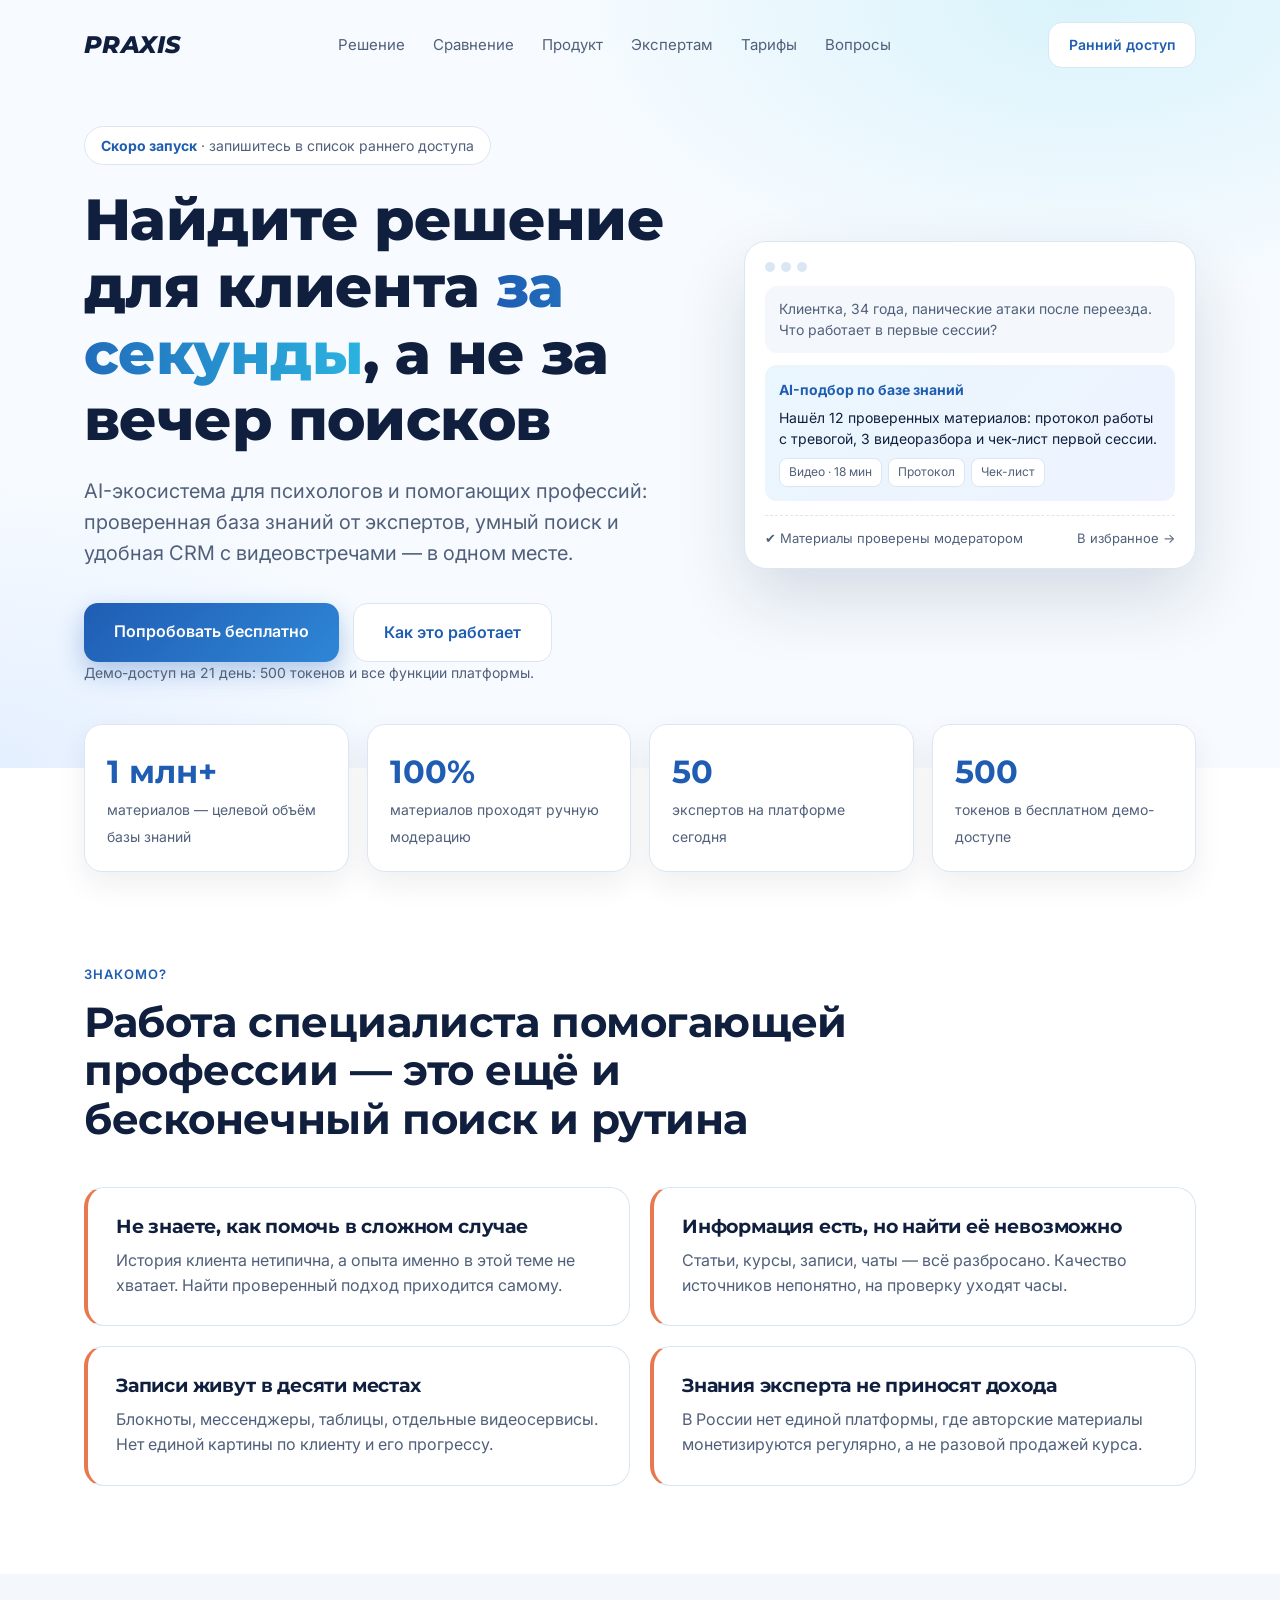
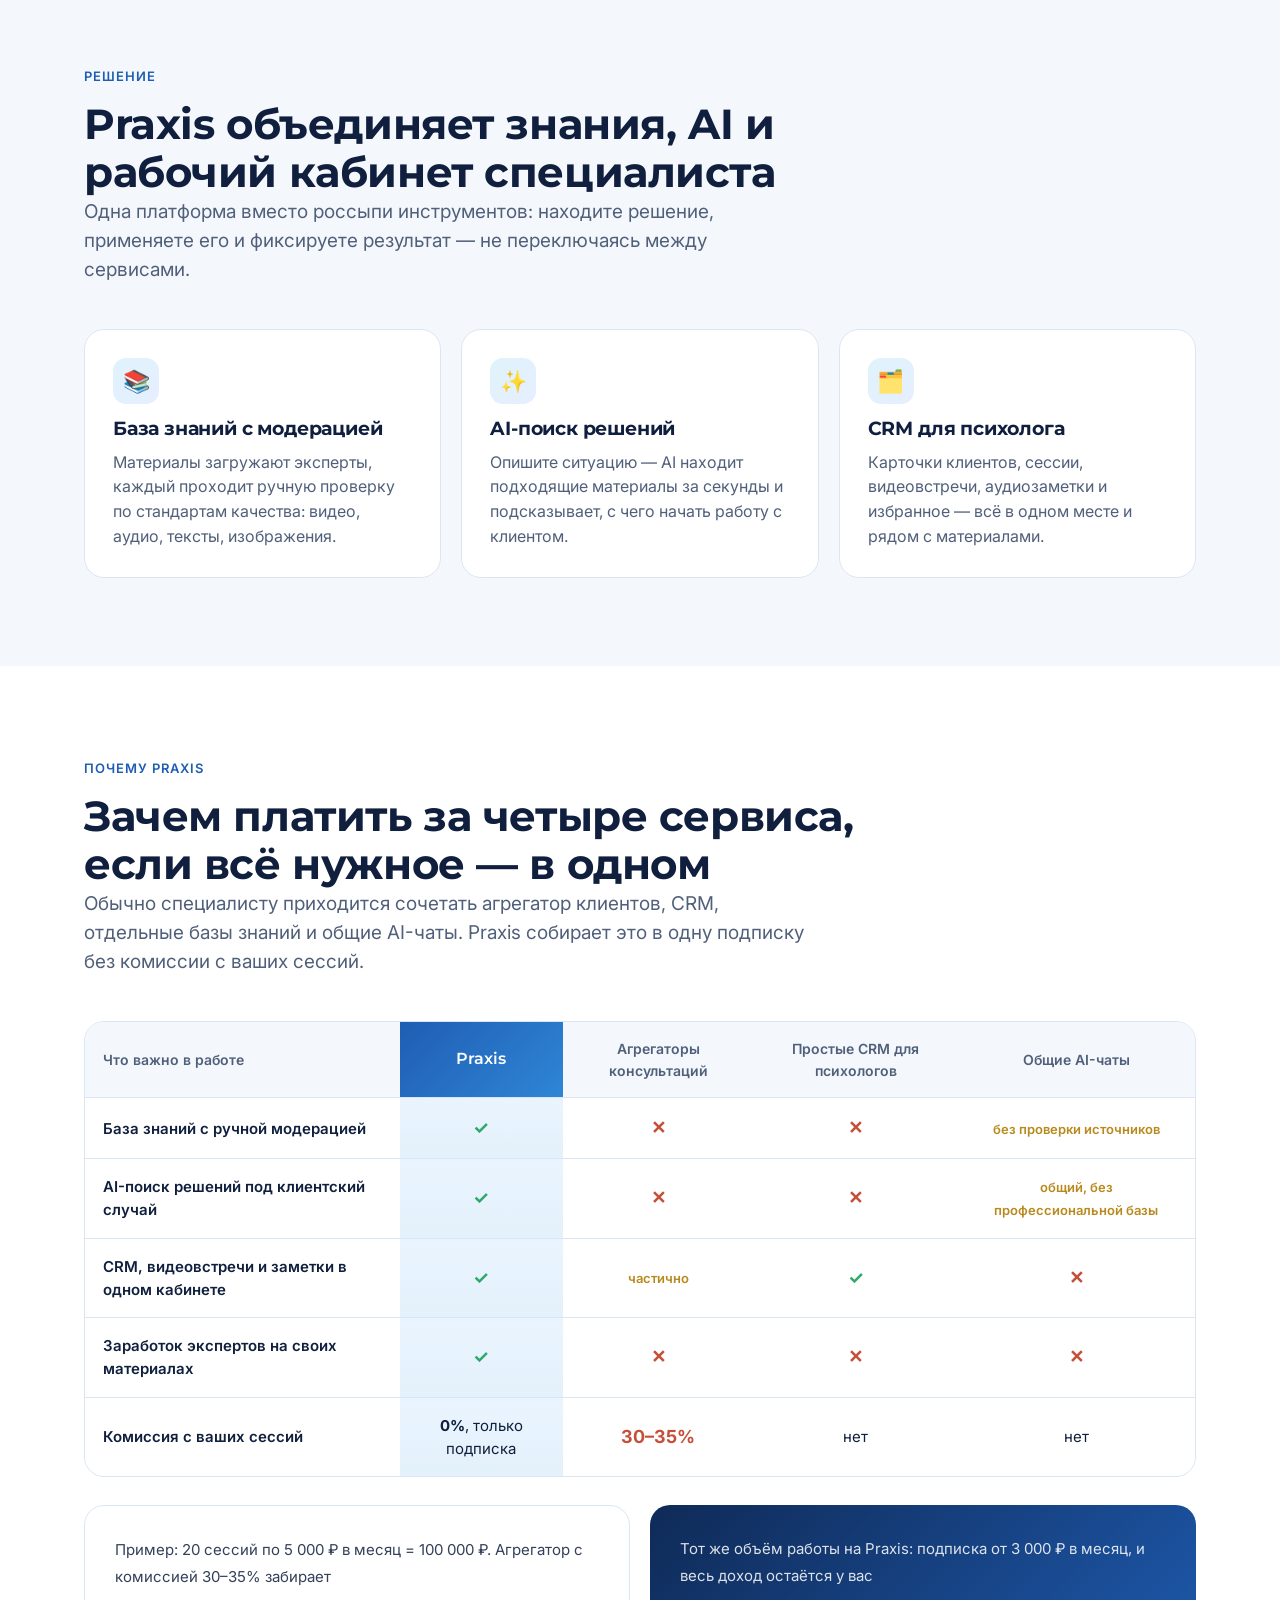
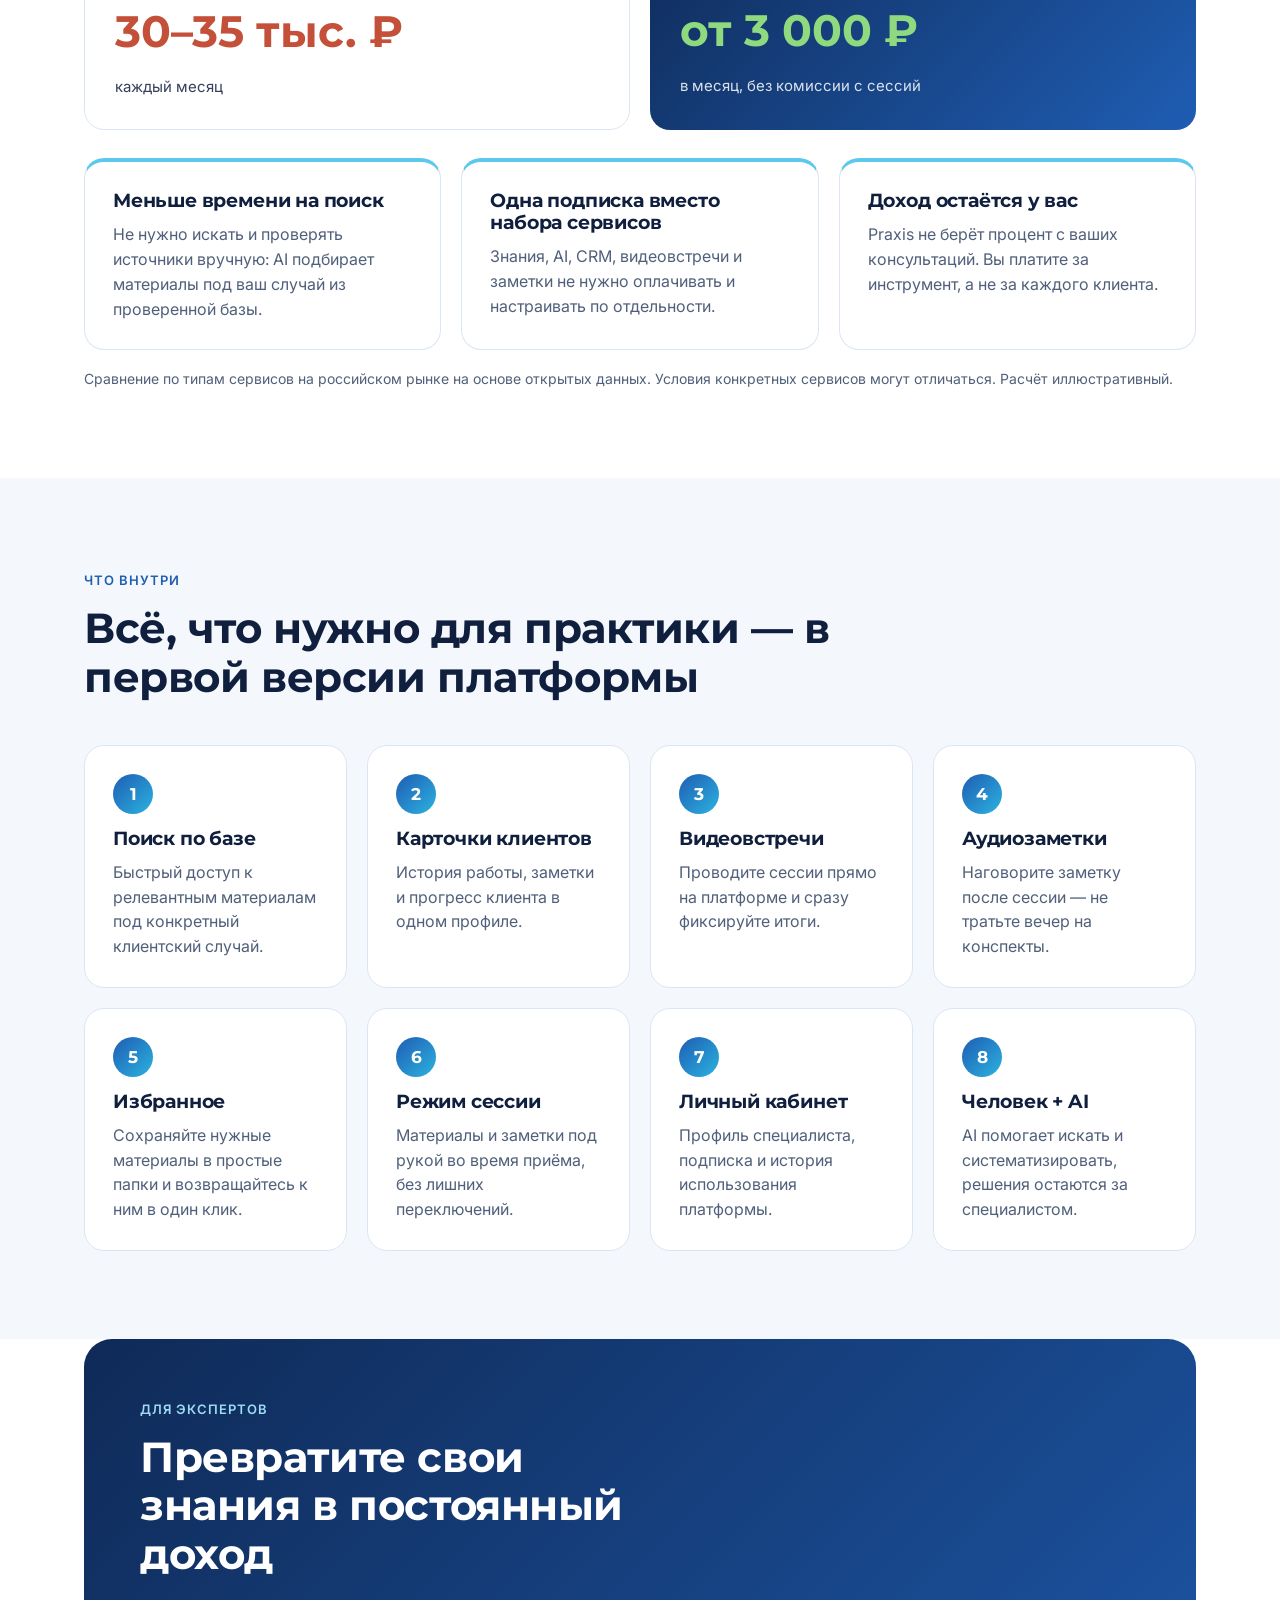
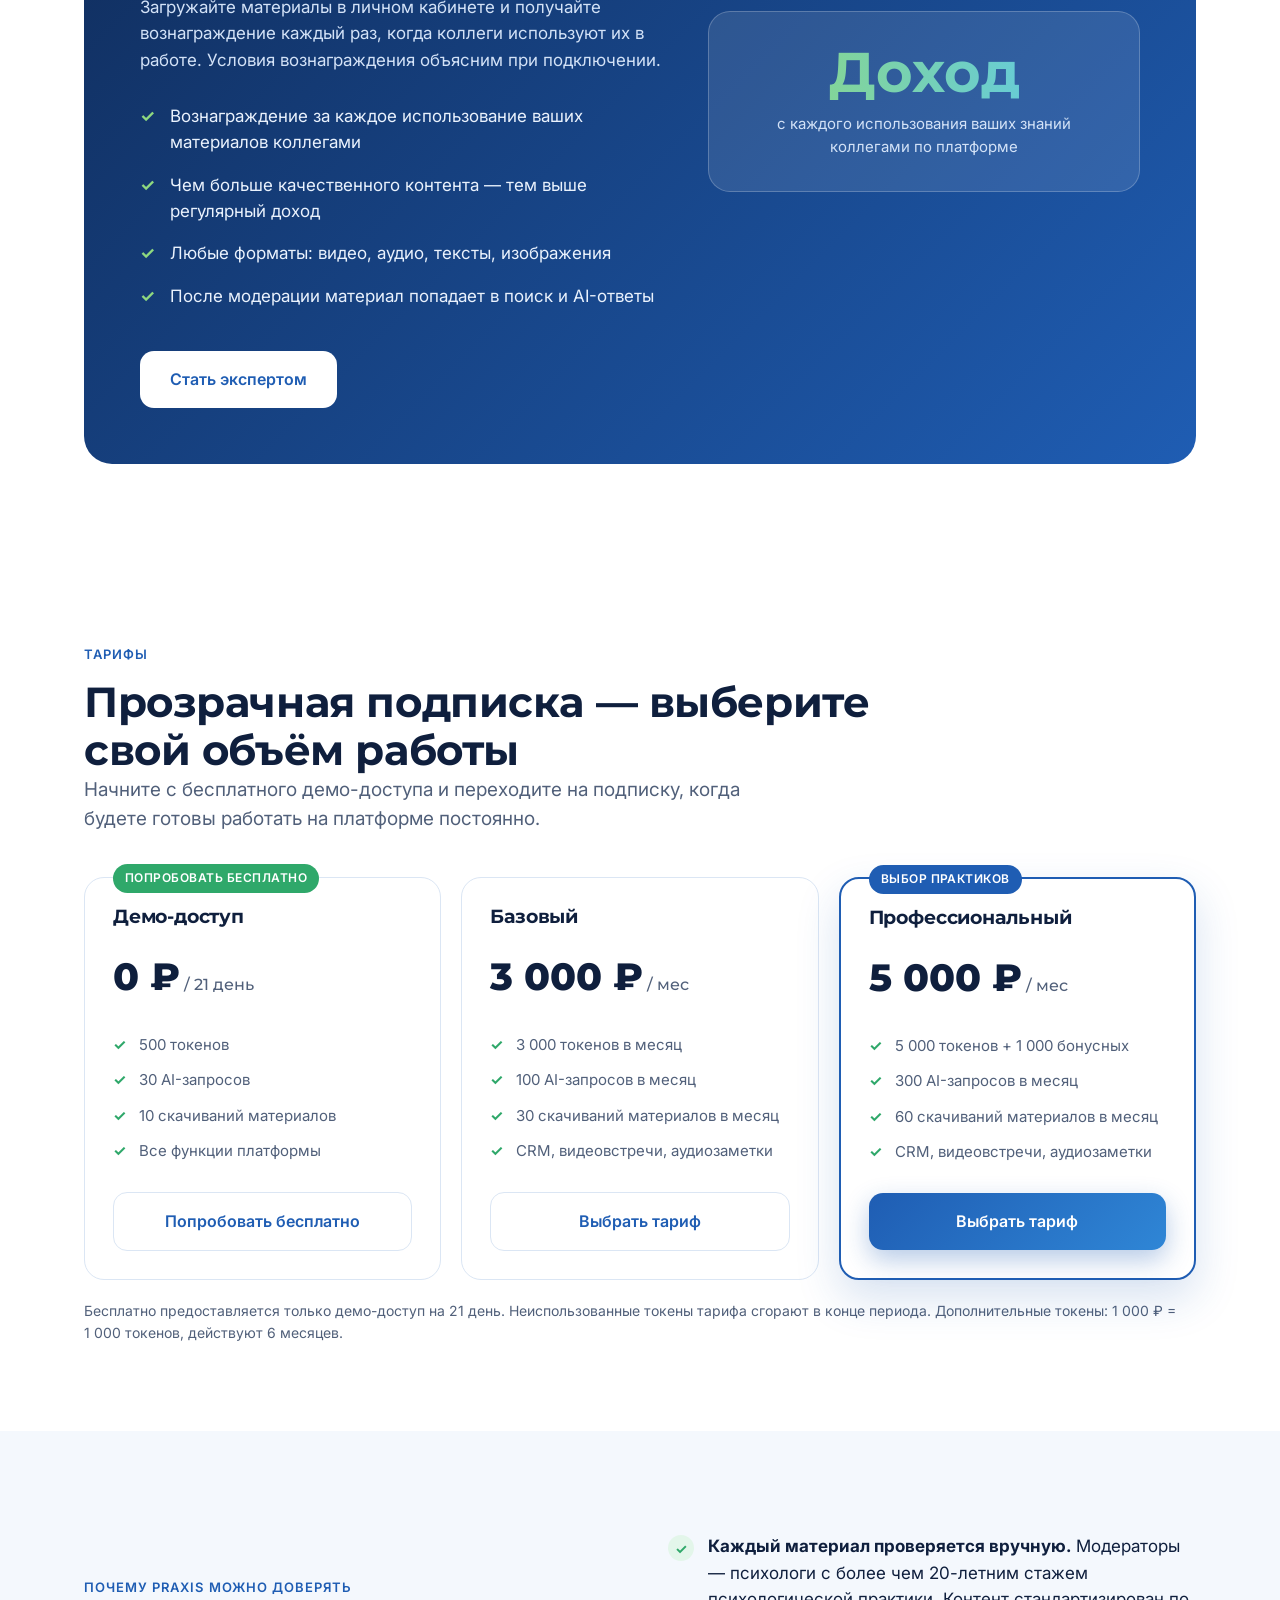
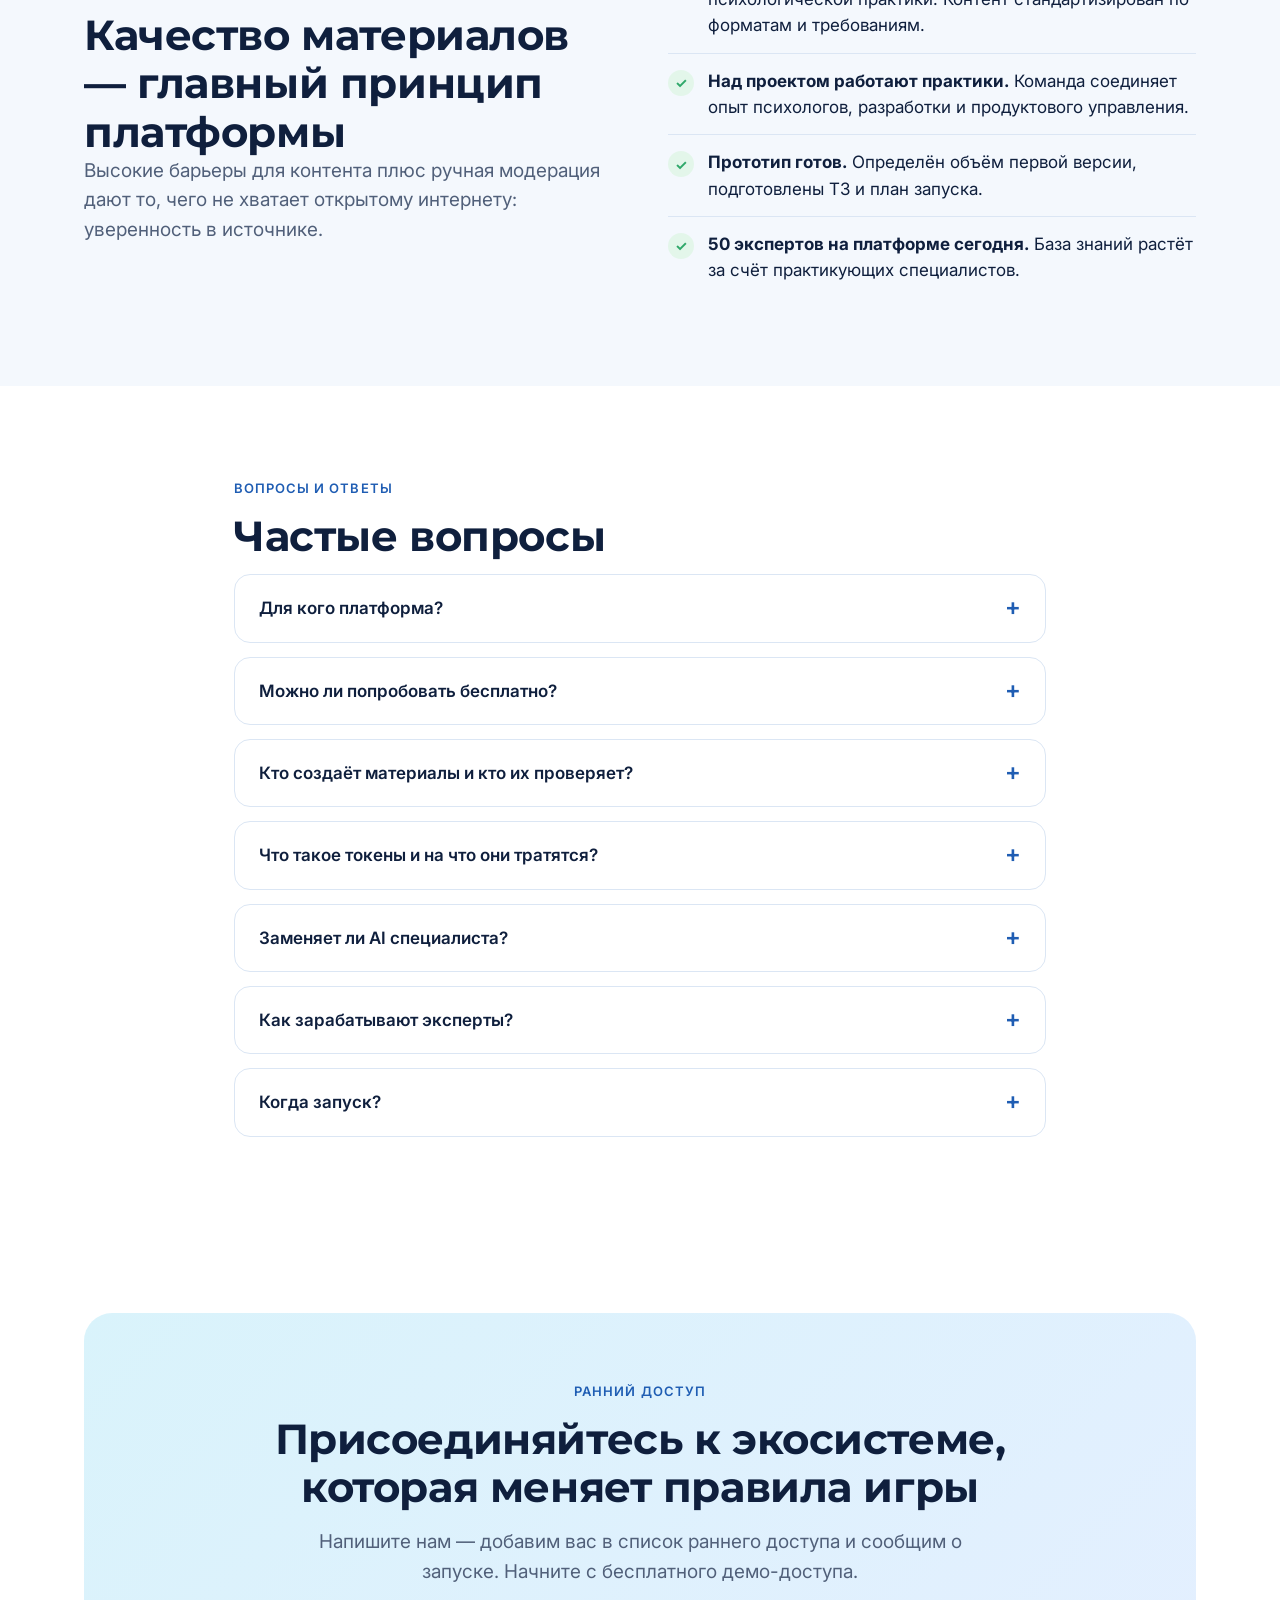
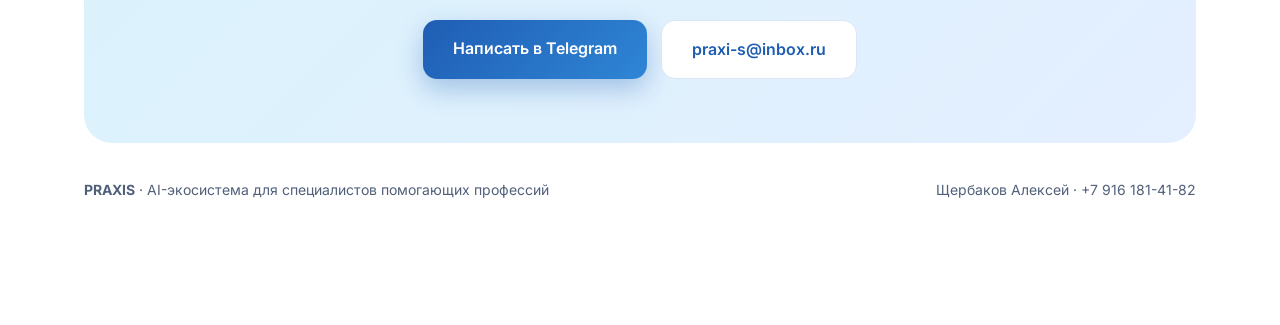
==== index.html @ 98a4419e "Add files via upload" ====
<!doctype html>
<html lang="ru">
<head>
<meta charset="utf-8">
<meta name="viewport" content="width=device-width, initial-scale=1">
<title>Praxis — AI-экосистема для психологов: база знаний, AI-поиск и CRM</title>
<meta name="description" content="Praxis объединяет проверенную базу знаний, AI-поиск решений и CRM для психолога в одной подписке. Демо-доступ на 21 день — бесплатно.">
<meta property="og:type" content="website">
<meta property="og:title" content="Praxis — AI-экосистема для психологов">
<meta property="og:description" content="Проверенная база знаний, AI-поиск и CRM в одной подписке. Попробуйте бесплатно 21 день.">
<link rel="icon" href="data:image/svg+xml,%3Csvg xmlns='http://www.w3.org/2000/svg' viewBox='0 0 64 64'%3E%3Crect width='64' height='64' rx='14' fill='%231f5db3'/%3E%3Ctext x='32' y='44' font-size='38' font-weight='800' font-style='italic' text-anchor='middle' fill='white' font-family='Arial'%3EP%3C/text%3E%3C/svg%3E">
<style>html{scroll-behavior:smooth}body{margin:0;background:#fff}</style>
</head>
<body>
<link rel="preconnect" href="https://fonts.googleapis.com">
<link rel="preconnect" href="https://fonts.gstatic.com" crossorigin>
<link href="https://fonts.googleapis.com/css2?family=Inter:wght@400;500;600&family=Montserrat:wght@600;700;800&display=swap&subset=cyrillic" rel="stylesheet">

<style>
.px{--ink:#0f1f3d;--mut:#51607a;--blue:#1f5db3;--sky:#5cc8ee;--mint:#8fd97f;--bg:#f4f8fd;--card:#ffffff;--line:#dbe6f4;
font-family:'Inter',Arial,sans-serif;color:var(--ink);line-height:1.55;font-size:17px;background:#fff;overflow:hidden}
.px *{box-sizing:border-box}
.px h1,.px h2,.px h3{font-family:'Montserrat','Inter',Arial,sans-serif;margin:0;line-height:1.15;letter-spacing:-.01em}
.px p{margin:0}
.px a{color:inherit;text-decoration:none}
.px-w{max-width:1160px;margin:0 auto;padding:0 24px}
.px-sec{padding:88px 0}
.px-alt{background:var(--bg)}
.px-eyebrow{display:inline-block;font-size:13px;font-weight:600;letter-spacing:.08em;text-transform:uppercase;color:var(--blue);margin-bottom:14px}
.px h2{font-size:clamp(28px,4vw,42px);font-weight:700;max-width:820px}
.px-lead{color:var(--mut);font-size:19px;max-width:720px;margin-top:16px}
.px-btn{display:inline-block;padding:16px 30px;border-radius:14px;font-weight:600;font-size:16px;transition:transform .15s,box-shadow .15s;cursor:pointer}
.px-btn:hover{transform:translateY(-2px)}
.px-b1{background:linear-gradient(135deg,#1f5db3,#2f86d6);color:#fff!important;box-shadow:0 10px 26px rgba(31,93,179,.32)}
.px-b2{background:#fff;color:var(--blue)!important;border:1.5px solid var(--line)}
.px-bar{display:flex;justify-content:space-between;align-items:center;padding:22px 0}
.px-logo{font-family:'Montserrat',Arial,sans-serif;font-weight:800;font-size:24px;letter-spacing:.02em;font-style:italic}
.px-nav{display:flex;gap:28px;font-size:15px;color:var(--mut)}
.px-nav a:hover{color:var(--blue)}

/* HERO */
.px-hero{background:radial-gradient(900px 500px at 85% 0%,#d9f3fb 0,transparent 60%),radial-gradient(700px 500px at 0% 100%,#e4efff 0,transparent 60%),#f7fbff;padding-bottom:84px}
.px-hgrid{display:grid;grid-template-columns:1.15fr .85fr;gap:48px;align-items:center;padding-top:36px}
.px-tag{display:inline-block;background:#fff;border:1px solid var(--line);border-radius:99px;padding:8px 16px;font-size:14px;color:var(--mut);margin-bottom:22px}
.px-tag b{color:var(--blue)}
.px-hero h1{font-size:clamp(34px,5.2vw,58px);font-weight:800}
.px-hero h1 span{background:linear-gradient(90deg,#1f5db3,#2bb3e0);-webkit-background-clip:text;background-clip:text;color:transparent}
.px-hero .px-lead{font-size:20px;margin-top:22px}
.px-cta{display:flex;gap:14px;flex-wrap:wrap;margin-top:34px}
.px-note{font-size:14px;color:var(--mut);margin-top:16px}
.px-mock{background:#fff;border:1px solid var(--line);border-radius:22px;box-shadow:0 30px 70px rgba(15,31,61,.14);padding:20px}
.px-mdots{display:flex;gap:6px;margin-bottom:14px}
.px-mdots i{width:10px;height:10px;border-radius:50%;background:#dbe6f4;display:block}
.px-ask{background:var(--bg);border-radius:12px;padding:12px 14px;font-size:14px;color:var(--mut)}
.px-ans{margin-top:12px;background:linear-gradient(135deg,#eaf6fd,#eef3ff);border-radius:12px;padding:14px;font-size:14px}
.px-ans b{display:block;margin-bottom:6px;color:var(--blue)}
.px-chip{display:inline-block;background:#fff;border:1px solid var(--line);border-radius:8px;padding:4px 9px;font-size:12px;margin:8px 6px 0 0;color:var(--mut)}
.px-row{display:flex;justify-content:space-between;margin-top:14px;font-size:13px;color:var(--mut);border-top:1px dashed var(--line);padding-top:12px}

/* STATS */
.px-stats{display:grid;grid-template-columns:repeat(4,1fr);gap:18px;margin-top:-44px;position:relative}
.px-stat{background:#fff;border:1px solid var(--line);border-radius:18px;padding:22px;box-shadow:0 12px 30px rgba(15,31,61,.07)}
.px-stat b{font-family:'Montserrat',Arial,sans-serif;font-size:32px;color:var(--blue);display:block}
.px-stat span{font-size:14px;color:var(--mut)}

/* GRIDS */
.px-g{display:grid;gap:20px;margin-top:44px}
.px-g2{grid-template-columns:repeat(2,1fr)}
.px-g3{grid-template-columns:repeat(3,1fr)}
.px-g4{grid-template-columns:repeat(4,1fr)}
.px-card{background:var(--card);border:1px solid var(--line);border-radius:20px;padding:28px}
.px-card h3{font-size:19px;margin:14px 0 10px}
.px-card p{color:var(--mut);font-size:16px}
.px-ic{width:46px;height:46px;border-radius:13px;display:flex;align-items:center;justify-content:center;font-size:22px;background:linear-gradient(135deg,#dff3fb,#e6eeff)}
.px-pain{border-left:4px solid #e8784d}
.px-pain h3{margin-top:0}
.px-num{width:40px;height:40px;border-radius:50%;background:linear-gradient(135deg,#1f5db3,#2bb3e0);color:#fff;font-weight:700;display:flex;align-items:center;justify-content:center;font-family:'Montserrat',Arial,sans-serif}

/* EXPERT */
.px-exp{background:linear-gradient(135deg,#0f2a57,#1f5db3);color:#fff;border-radius:28px;padding:56px;display:grid;grid-template-columns:1.1fr .9fr;gap:40px;align-items:center}
.px-exp h2{color:#fff}
.px-exp .px-eyebrow{color:#9fdcf3}
.px-exp p{color:#d3e2f7;margin-top:16px}
.px-exp ul{margin:22px 0 0;padding:0;list-style:none}
.px-exp li{padding:8px 0 8px 30px;position:relative;color:#eaf2fd}
.px-exp li:before{content:"✓";position:absolute;left:0;color:#8fd97f;font-weight:700}
.px-big{background:rgba(255,255,255,.1);border:1px solid rgba(255,255,255,.22);border-radius:22px;padding:32px;text-align:center}
.px-big b{font-family:'Montserrat',Arial,sans-serif;font-size:56px;line-height:1;display:block;background:linear-gradient(90deg,#8fd97f,#5cc8ee);-webkit-background-clip:text;background-clip:text;color:transparent}
.px-big span{display:block;margin-top:12px;color:#d3e2f7;font-size:15px}

/* PRICING */
.px-pr{text-align:left;position:relative;display:flex;flex-direction:column}
.px-pr ul{flex:1}
.px-pr .px-price{font-family:'Montserrat',Arial,sans-serif;font-size:38px;font-weight:800;margin:10px 0 2px}
.px-pr .px-price small{font-size:16px;font-weight:500;color:var(--mut)}
.px-pr ul{list-style:none;padding:0;margin:18px 0 24px}
.px-pr li{padding:6px 0 6px 26px;position:relative;font-size:15px;color:var(--mut)}
.px-pr li:before{content:"✓";position:absolute;left:0;color:#2fa86a;font-weight:700}
.px-hot{border:2px solid var(--blue);box-shadow:0 18px 44px rgba(31,93,179,.18)}
.px-badge{position:absolute;top:-14px;left:28px;background:var(--blue);color:#fff;font-size:12px;font-weight:600;padding:5px 12px;border-radius:99px;letter-spacing:.04em}
.px-pr .px-btn{width:100%;text-align:center}

/* TRUST */
.px-ok{display:flex;gap:14px;align-items:flex-start;padding:14px 0;border-bottom:1px solid var(--line)}
.px-ok:last-child{border:0}
.px-ok i{flex:none;width:26px;height:26px;border-radius:50%;background:#e3f6ea;color:#2fa86a;font-style:normal;font-weight:700;display:flex;align-items:center;justify-content:center;font-size:14px;margin-top:2px}


/* COMPARE */
.px-cmp{width:100%;border-collapse:separate;border-spacing:0;margin-top:44px;background:#fff;border:1px solid var(--line);border-radius:20px;overflow:hidden;font-size:15px}
.px-cmp th,.px-cmp td{padding:16px 18px;text-align:center;border-bottom:1px solid var(--line)}
.px-cmp tr:last-child td{border-bottom:0}
.px-cmp th:first-child,.px-cmp td:first-child{text-align:left;font-weight:600}
.px-cmp thead th{background:var(--bg);font-size:14px;color:var(--mut);font-weight:600}
.px-cmp .px-us{background:linear-gradient(180deg,#eaf4ff,#e3f1fb);color:var(--ink)}
.px-cmp thead .px-us{background:linear-gradient(135deg,#1f5db3,#2f86d6);color:#fff;font-family:'Montserrat',Arial,sans-serif;font-size:16px}
.px-y{color:#2fa86a;font-weight:700;font-size:18px}
.px-n{color:#c4503a;font-weight:700;font-size:18px}
.px-p{color:#b88a1e;font-weight:600;font-size:13px}
.px-save{margin-top:28px;display:grid;grid-template-columns:1fr 1fr;gap:20px}
.px-sv{border-radius:20px;padding:30px}
.px-sv1{background:#fff;border:1px solid var(--line)}
.px-sv2{background:linear-gradient(135deg,#0f2a57,#1f5db3);color:#fff}
.px-sv b{font-family:'Montserrat',Arial,sans-serif;font-size:44px;display:block;margin:8px 0}
.px-sv1 b{color:#c4503a}
.px-sv2 b{color:#8fd97f}
.px-sv span{font-size:15px;opacity:.85}
.px-adv{display:grid;grid-template-columns:repeat(3,1fr);gap:20px;margin-top:28px}
.px-adv .px-card{border-top:4px solid var(--sky)}
.px-cw{overflow-x:auto;-webkit-overflow-scrolling:touch}
.px-cw .px-cmp{min-width:680px}

/* FAQ */
.px details{background:#fff;border:1px solid var(--line);border-radius:16px;padding:20px 24px;margin-top:14px}
.px summary{cursor:pointer;font-weight:600;font-size:17px;list-style:none;display:flex;justify-content:space-between;gap:16px}
.px summary::-webkit-details-marker{display:none}
.px summary:after{content:"+";color:var(--blue);font-size:24px;line-height:1}
.px details[open] summary:after{content:"–"}
.px details p{margin-top:12px;color:var(--mut)}

/* FINAL */
.px-fin{background:linear-gradient(135deg,#d9f3fb,#e4efff);border-radius:28px;padding:64px 32px;text-align:center}
.px-fin h2{margin:0 auto}
.px-fin .px-lead{margin:16px auto 0}
.px-fin .px-cta{justify-content:center}
.px-foot{padding:36px 0;color:var(--mut);font-size:14px;display:flex;justify-content:space-between;flex-wrap:wrap;gap:12px}

@media(max-width:960px){
.px-hgrid,.px-exp{grid-template-columns:1fr}
.px-g3,.px-g4{grid-template-columns:repeat(2,1fr)}
.px-adv{grid-template-columns:1fr}.px-save{grid-template-columns:1fr}
.px-stats{grid-template-columns:repeat(2,1fr)}
.px-nav{display:none}
.px-exp{padding:36px 26px}
}
@media(max-width:640px){
.px{font-size:16px}
.px-sec{padding:60px 0}
.px-g2,.px-g3,.px-g4{grid-template-columns:1fr}
.px-btn{width:100%;text-align:center}
.px-bar .px-btn{width:auto;flex:none;margin-left:12px}
.px-big b{font-size:46px}
}
</style>

<div class="px">

<!-- ШАПКА + HERO -->
<section class="px-hero">
  <div class="px-w">
    <div class="px-bar">
      <div class="px-logo">PRAXIS</div>
      <nav class="px-nav">
        <a href="#px-solution">Решение</a>
        <a href="#px-compare">Сравнение</a>
        <a href="#px-product">Продукт</a>
        <a href="#px-experts">Экспертам</a>
        <a href="#px-price">Тарифы</a>
        <a href="#px-faq">Вопросы</a>
      </nav>
      <a class="px-btn px-b2" style="padding:11px 20px;font-size:14px" href="#px-final">Ранний доступ</a>
    </div>
    <div class="px-hgrid">
      <div>
        <div class="px-tag"><b>Скоро запуск</b> · запишитесь в список раннего доступа</div>
        <h1>Найдите решение для клиента <span>за секунды</span>, а не за вечер поисков</h1>
        <p class="px-lead">AI-экосистема для психологов и помогающих профессий: проверенная база знаний от экспертов, умный поиск и удобная CRM с видеовстречами — в одном месте.</p>
        <div class="px-cta">
          <a class="px-btn px-b1" href="#px-final">Попробовать бесплатно</a>
          <a class="px-btn px-b2" href="#px-solution">Как это работает</a>
        </div>
        <p class="px-note">Демо-доступ на 21 день: 500 токенов и все функции платформы.</p>
      </div>
      <div class="px-mock" aria-hidden="true">
        <div class="px-mdots"><i></i><i></i><i></i></div>
        <div class="px-ask">Клиентка, 34 года, панические атаки после переезда. Что работает в первые сессии?</div>
        <div class="px-ans"><b>AI-подбор по базе знаний</b>
          Нашёл 12 проверенных материалов: протокол работы с тревогой, 3 видеоразбора и чек-лист первой сессии.
          <div><span class="px-chip">Видео · 18 мин</span><span class="px-chip">Протокол</span><span class="px-chip">Чек-лист</span></div>
        </div>
        <div class="px-row"><span>✔ Материалы проверены модератором</span><span>В избранное →</span></div>
      </div>
    </div>
  </div>
</section>

<div class="px-w">
  <div class="px-stats">
    <div class="px-stat"><b>1 млн+</b><span>материалов — целевой объём базы знаний</span></div>
    <div class="px-stat"><b>100%</b><span>материалов проходят ручную модерацию</span></div>
    <div class="px-stat"><b>50</b><span>экспертов на платформе сегодня</span></div>
    <div class="px-stat"><b>500</b><span>токенов в бесплатном демо-доступе</span></div>
  </div>
</div>

<!-- ПРОБЛЕМА -->
<section class="px-sec">
  <div class="px-w">
    <span class="px-eyebrow">Знакомо?</span>
    <h2>Работа специалиста помогающей профессии — это ещё и бесконечный поиск и рутина</h2>
    <div class="px-g px-g2">
      <div class="px-card px-pain"><h3>Не знаете, как помочь в сложном случае</h3><p>История клиента нетипична, а опыта именно в этой теме не хватает. Найти проверенный подход приходится самому.</p></div>
      <div class="px-card px-pain"><h3>Информация есть, но найти её невозможно</h3><p>Статьи, курсы, записи, чаты — всё разбросано. Качество источников непонятно, на проверку уходят часы.</p></div>
      <div class="px-card px-pain"><h3>Записи живут в десяти местах</h3><p>Блокноты, мессенджеры, таблицы, отдельные видеосервисы. Нет единой картины по клиенту и его прогрессу.</p></div>
      <div class="px-card px-pain"><h3>Знания эксперта не приносят дохода</h3><p>В России нет единой платформы, где авторские материалы монетизируются регулярно, а не разовой продажей курса.</p></div>
    </div>
  </div>
</section>

<!-- РЕШЕНИЕ -->
<section class="px-sec px-alt" id="px-solution">
  <div class="px-w">
    <span class="px-eyebrow">Решение</span>
    <h2>Praxis объединяет знания, AI и рабочий кабинет специалиста</h2>
    <p class="px-lead">Одна платформа вместо россыпи инструментов: находите решение, применяете его и фиксируете результат — не переключаясь между сервисами.</p>
    <div class="px-g px-g3">
      <div class="px-card"><div class="px-ic">📚</div><h3>База знаний с модерацией</h3><p>Материалы загружают эксперты, каждый проходит ручную проверку по стандартам качества: видео, аудио, тексты, изображения.</p></div>
      <div class="px-card"><div class="px-ic">✨</div><h3>AI-поиск решений</h3><p>Опишите ситуацию — AI находит подходящие материалы за секунды и подсказывает, с чего начать работу с клиентом.</p></div>
      <div class="px-card"><div class="px-ic">🗂️</div><h3>CRM для психолога</h3><p>Карточки клиентов, сессии, видеовстречи, аудиозаметки и избранное — всё в одном месте и рядом с материалами.</p></div>
    </div>
  </div>
</section>

<!-- СРАВНЕНИЕ -->
<section class="px-sec" id="px-compare">
  <div class="px-w">
    <span class="px-eyebrow">Почему Praxis</span>
    <h2>Зачем платить за четыре сервиса, если всё нужное — в одном</h2>
    <p class="px-lead">Обычно специалисту приходится сочетать агрегатор клиентов, CRM, отдельные базы знаний и общие AI-чаты. Praxis собирает это в одну подписку без комиссии с ваших сессий.</p>
    <div class="px-cw">
    <table class="px-cmp">
      <thead><tr><th>Что важно в работе</th><th class="px-us">Praxis</th><th>Агрегаторы консультаций</th><th>Простые CRM для психологов</th><th>Общие AI-чаты</th></tr></thead>
      <tbody>
        <tr><td>База знаний с ручной модерацией</td><td class="px-us"><span class="px-y">✓</span></td><td><span class="px-n">✕</span></td><td><span class="px-n">✕</span></td><td><span class="px-p">без проверки источников</span></td></tr>
        <tr><td>AI-поиск решений под клиентский случай</td><td class="px-us"><span class="px-y">✓</span></td><td><span class="px-n">✕</span></td><td><span class="px-n">✕</span></td><td><span class="px-p">общий, без профессиональной базы</span></td></tr>
        <tr><td>CRM, видеовстречи и заметки в одном кабинете</td><td class="px-us"><span class="px-y">✓</span></td><td><span class="px-p">частично</span></td><td><span class="px-y">✓</span></td><td><span class="px-n">✕</span></td></tr>
        <tr><td>Заработок экспертов на своих материалах</td><td class="px-us"><span class="px-y">✓</span></td><td><span class="px-n">✕</span></td><td><span class="px-n">✕</span></td><td><span class="px-n">✕</span></td></tr>
        <tr><td>Комиссия с ваших сессий</td><td class="px-us"><b>0%</b>, только подписка</td><td><span class="px-n">30–35%</span></td><td>нет</td><td>нет</td></tr>
      </tbody>
    </table>
    </div>
    <div class="px-save">
      <div class="px-sv px-sv1"><span>Пример: 20 сессий по 5 000 ₽ в месяц = 100 000 ₽. Агрегатор с комиссией 30–35% забирает</span><b>30–35 тыс. ₽</b><span>каждый месяц</span></div>
      <div class="px-sv px-sv2"><span>Тот же объём работы на Praxis: подписка от 3 000 ₽ в месяц, и весь доход остаётся у вас</span><b>от 3 000 ₽</b><span>в месяц, без комиссии с сессий</span></div>
    </div>
    <div class="px-adv">
      <div class="px-card"><h3 style="margin-top:0">Меньше времени на поиск</h3><p>Не нужно искать и проверять источники вручную: AI подбирает материалы под ваш случай из проверенной базы.</p></div>
      <div class="px-card"><h3 style="margin-top:0">Одна подписка вместо набора сервисов</h3><p>Знания, AI, CRM, видеовстречи и заметки не нужно оплачивать и настраивать по отдельности.</p></div>
      <div class="px-card"><h3 style="margin-top:0">Доход остаётся у вас</h3><p>Praxis не берёт процент с ваших консультаций. Вы платите за инструмент, а не за каждого клиента.</p></div>
    </div>
    <p class="px-note" style="margin-top:18px">Сравнение по типам сервисов на российском рынке на основе открытых данных. Условия конкретных сервисов могут отличаться. Расчёт иллюстративный.</p>
  </div>
</section>

<!-- ПРОДУКТ -->
<section class="px-sec px-alt" id="px-product">
  <div class="px-w">
    <span class="px-eyebrow">Что внутри</span>
    <h2>Всё, что нужно для практики — в первой версии платформы</h2>
    <div class="px-g px-g4">
      <div class="px-card"><div class="px-num">1</div><h3>Поиск по базе</h3><p>Быстрый доступ к релевантным материалам под конкретный клиентский случай.</p></div>
      <div class="px-card"><div class="px-num">2</div><h3>Карточки клиентов</h3><p>История работы, заметки и прогресс клиента в одном профиле.</p></div>
      <div class="px-card"><div class="px-num">3</div><h3>Видеовстречи</h3><p>Проводите сессии прямо на платформе и сразу фиксируйте итоги.</p></div>
      <div class="px-card"><div class="px-num">4</div><h3>Аудиозаметки</h3><p>Наговорите заметку после сессии — не тратьте вечер на конспекты.</p></div>
      <div class="px-card"><div class="px-num">5</div><h3>Избранное</h3><p>Сохраняйте нужные материалы в простые папки и возвращайтесь к ним в один клик.</p></div>
      <div class="px-card"><div class="px-num">6</div><h3>Режим сессии</h3><p>Материалы и заметки под рукой во время приёма, без лишних переключений.</p></div>
      <div class="px-card"><div class="px-num">7</div><h3>Личный кабинет</h3><p>Профиль специалиста, подписка и история использования платформы.</p></div>
      <div class="px-card"><div class="px-num">8</div><h3>Человек + AI</h3><p>AI помогает искать и систематизировать, решения остаются за специалистом.</p></div>
    </div>
  </div>
</section>

<!-- ЭКСПЕРТАМ -->
<section class="px-sec" id="px-experts" style="padding-top:0">
  <div class="px-w">
    <div class="px-exp">
      <div>
        <span class="px-eyebrow">Для экспертов</span>
        <h2>Превратите свои знания в постоянный доход</h2>
        <p>Загружайте материалы в личном кабинете и получайте вознаграждение каждый раз, когда коллеги используют их в работе. Условия вознаграждения объясним при подключении.</p>
        <ul>
          <li>Вознаграждение за каждое использование ваших материалов коллегами</li>
          <li>Чем больше качественного контента — тем выше регулярный доход</li>
          <li>Любые форматы: видео, аудио, тексты, изображения</li>
          <li>После модерации материал попадает в поиск и AI-ответы</li>
        </ul>
        <div class="px-cta"><a class="px-btn px-b1" style="background:#fff;color:#1f5db3!important;box-shadow:none" href="https://t.me/pgl13" target="_blank" rel="noopener">Стать экспертом</a></div>
      </div>
      <div class="px-big"><b>Доход</b><span>с каждого использования ваших знаний коллегами по платформе</span></div>
    </div>
  </div>
</section>

<!-- ТАРИФЫ -->
<section class="px-sec" id="px-price">
  <div class="px-w">
    <span class="px-eyebrow">Тарифы</span>
    <h2>Прозрачная подписка — выберите свой объём работы</h2>
    <p class="px-lead">Начните с бесплатного демо-доступа и переходите на подписку, когда будете готовы работать на платформе постоянно.</p>
    <div class="px-g px-g3">
      <div class="px-card px-pr"><span class="px-badge" style="background:#2fa86a">ПОПРОБОВАТЬ БЕСПЛАТНО</span><h3 style="margin-top:0">Демо-доступ</h3>
        <div class="px-price">0 ₽<small> / 21 день</small></div>
        <ul><li>500 токенов</li><li>30 AI-запросов</li><li>10 скачиваний материалов</li><li>Все функции платформы</li></ul>
        <a class="px-btn px-b2" href="#px-final">Попробовать бесплатно</a></div>
      <div class="px-card px-pr"><h3 style="margin-top:0">Базовый</h3>
        <div class="px-price">3 000 ₽<small> / мес</small></div>
        <ul><li>3 000 токенов в месяц</li><li>100 AI-запросов в месяц</li><li>30 скачиваний материалов в месяц</li><li>CRM, видеовстречи, аудиозаметки</li></ul>
        <a class="px-btn px-b2" href="#px-final">Выбрать тариф</a></div>
      <div class="px-card px-pr px-hot"><span class="px-badge">ВЫБОР ПРАКТИКОВ</span><h3 style="margin-top:0">Профессиональный</h3>
        <div class="px-price">5 000 ₽<small> / мес</small></div>
        <ul><li>5 000 токенов + 1 000 бонусных</li><li>300 AI-запросов в месяц</li><li>60 скачиваний материалов в месяц</li><li>CRM, видеовстречи, аудиозаметки</li></ul>
        <a class="px-btn px-b1" href="#px-final">Выбрать тариф</a></div>
    </div>
    <p class="px-note" style="margin-top:20px">Бесплатно предоставляется только демо-доступ на 21 день. Неиспользованные токены тарифа сгорают в конце периода. Дополнительные токены: 1&nbsp;000&nbsp;₽ = 1&nbsp;000&nbsp;токенов, действуют 6 месяцев.</p>
  </div>
</section>

<!-- ДОВЕРИЕ -->
<section class="px-sec px-alt">
  <div class="px-w">
    <div class="px-g px-g2" style="margin-top:0;align-items:center;gap:56px">
      <div>
        <span class="px-eyebrow">Почему Praxis можно доверять</span>
        <h2>Качество материалов — главный принцип платформы</h2>
        <p class="px-lead">Высокие барьеры для контента плюс ручная модерация дают то, чего не хватает открытому интернету: уверенность в источнике.</p>
      </div>
      <div>
        <div class="px-ok"><i>✓</i><div><b>Каждый материал проверяется вручную.</b> Модераторы — психологи с более чем 20-летним стажем психологической практики. Контент стандартизирован по форматам и требованиям.</div></div>
        <div class="px-ok"><i>✓</i><div><b>Над проектом работают практики.</b> Команда соединяет опыт психологов, разработки и продуктового управления.</div></div>
        <div class="px-ok"><i>✓</i><div><b>Прототип готов.</b> Определён объём первой версии, подготовлены ТЗ и план запуска.</div></div>
        <div class="px-ok"><i>✓</i><div><b>50 экспертов на платформе сегодня.</b> База знаний растёт за счёт практикующих специалистов.</div></div>
      </div>
    </div>
  </div>
</section>

<!-- FAQ -->
<section class="px-sec" id="px-faq">
  <div class="px-w" style="max-width:860px">
    <span class="px-eyebrow">Вопросы и ответы</span>
    <h2>Частые вопросы</h2>
    <details><summary>Для кого платформа?</summary><p>Для психологов, специалистов в сфере здравоохранения и помогающих профессий — тех, кто работает с клиентами и хочет быстрее находить решения и вести практику в одном месте.</p></details>
    <details><summary>Можно ли попробовать бесплатно?</summary><p>Да. Демо-доступ бесплатный на 21 день: 500 токенов, 30 AI-запросов, 10 скачиваний и все функции платформы. Тарифы «Базовый» (3 000 ₽ в месяц) и «Профессиональный» (5 000 ₽ в месяц) оформляются по подписке без бесплатного периода.</p></details>
    <details><summary>Кто создаёт материалы и кто их проверяет?</summary><p>Материалы загружают эксперты по установленным стандартам. Каждый из них вручную проверяют модераторы — психологи с более чем 20-летним стажем практики, и только после этого материал попадает в поиск и AI-ответы.</p></details>
    <details><summary>Что такое токены и на что они тратятся?</summary><p>Токены — внутренняя единица платформы. Просмотр видео стоит 100 токенов, скачивание текста или изображения — 50. Оплаченное видео остаётся доступным, пока активна подписка, а скачанные материалы остаются у вас. Видео скачать нельзя, только смотреть на платформе. Неиспользованные токены тарифа сгорают в конце периода. Дополнительные токены (1&nbsp;000&nbsp;₽ = 1&nbsp;000&nbsp;токенов) действуют 6 месяцев.</p></details>
    <details><summary>Заменяет ли AI специалиста?</summary><p>Нет. AI ускоряет поиск и систематизацию, а профессиональные решения остаются за вами.</p></details>
    <details><summary>Как зарабатывают эксперты?</summary><p>Эксперт получает вознаграждение за использование своих материалов пользователями платформы. Чем больше качественного контента, тем выше регулярный доход. Условия уточняются при подключении.</p></details>
    <details><summary>Когда запуск?</summary><p>Первая версия платформы готовится к запуску. Оставьте контакт, и мы напишем вам, когда откроем ранний доступ.</p></details>
  </div>
</section>

<!-- ФИНАЛЬНЫЙ CTA -->
<section class="px-sec" id="px-final">
  <div class="px-w">
    <div class="px-fin">
      <span class="px-eyebrow">Ранний доступ</span>
      <h2>Присоединяйтесь к экосистеме, которая меняет правила игры</h2>
      <p class="px-lead">Напишите нам — добавим вас в список раннего доступа и сообщим о запуске. Начните с бесплатного демо-доступа.</p>
      <div class="px-cta">
        <a class="px-btn px-b1" href="https://t.me/pgl13" target="_blank" rel="noopener">Написать в Telegram</a>
        <a class="px-btn px-b2" href="mailto:praxi-s@inbox.ru?subject=Praxis%3A%20ранний%20доступ">praxi-s@inbox.ru</a>
      </div>
    </div>
    <div class="px-foot"><span><b>PRAXIS</b> · AI-экосистема для специалистов помогающих профессий</span><span>Щербаков Алексей · +7 916 181-41-82</span></div>
  </div>
</section>

</div>
</body>
</html>
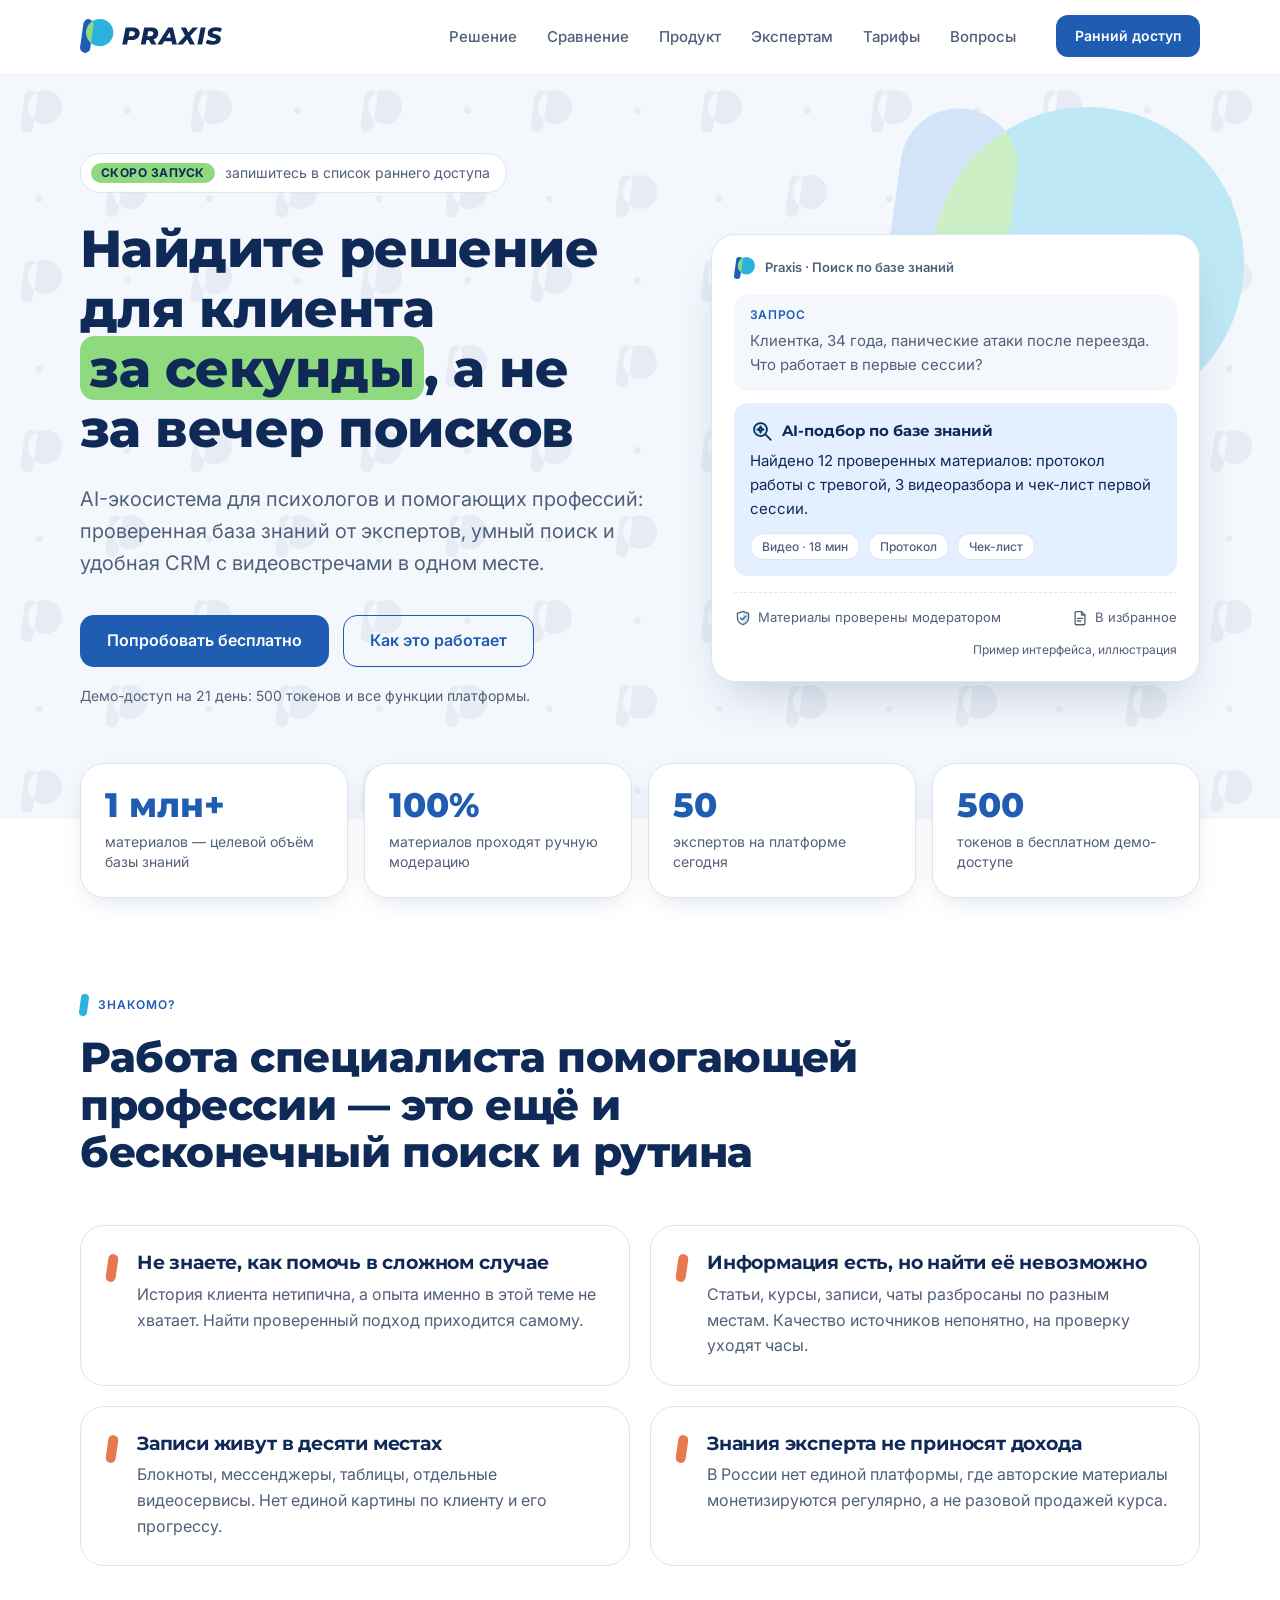
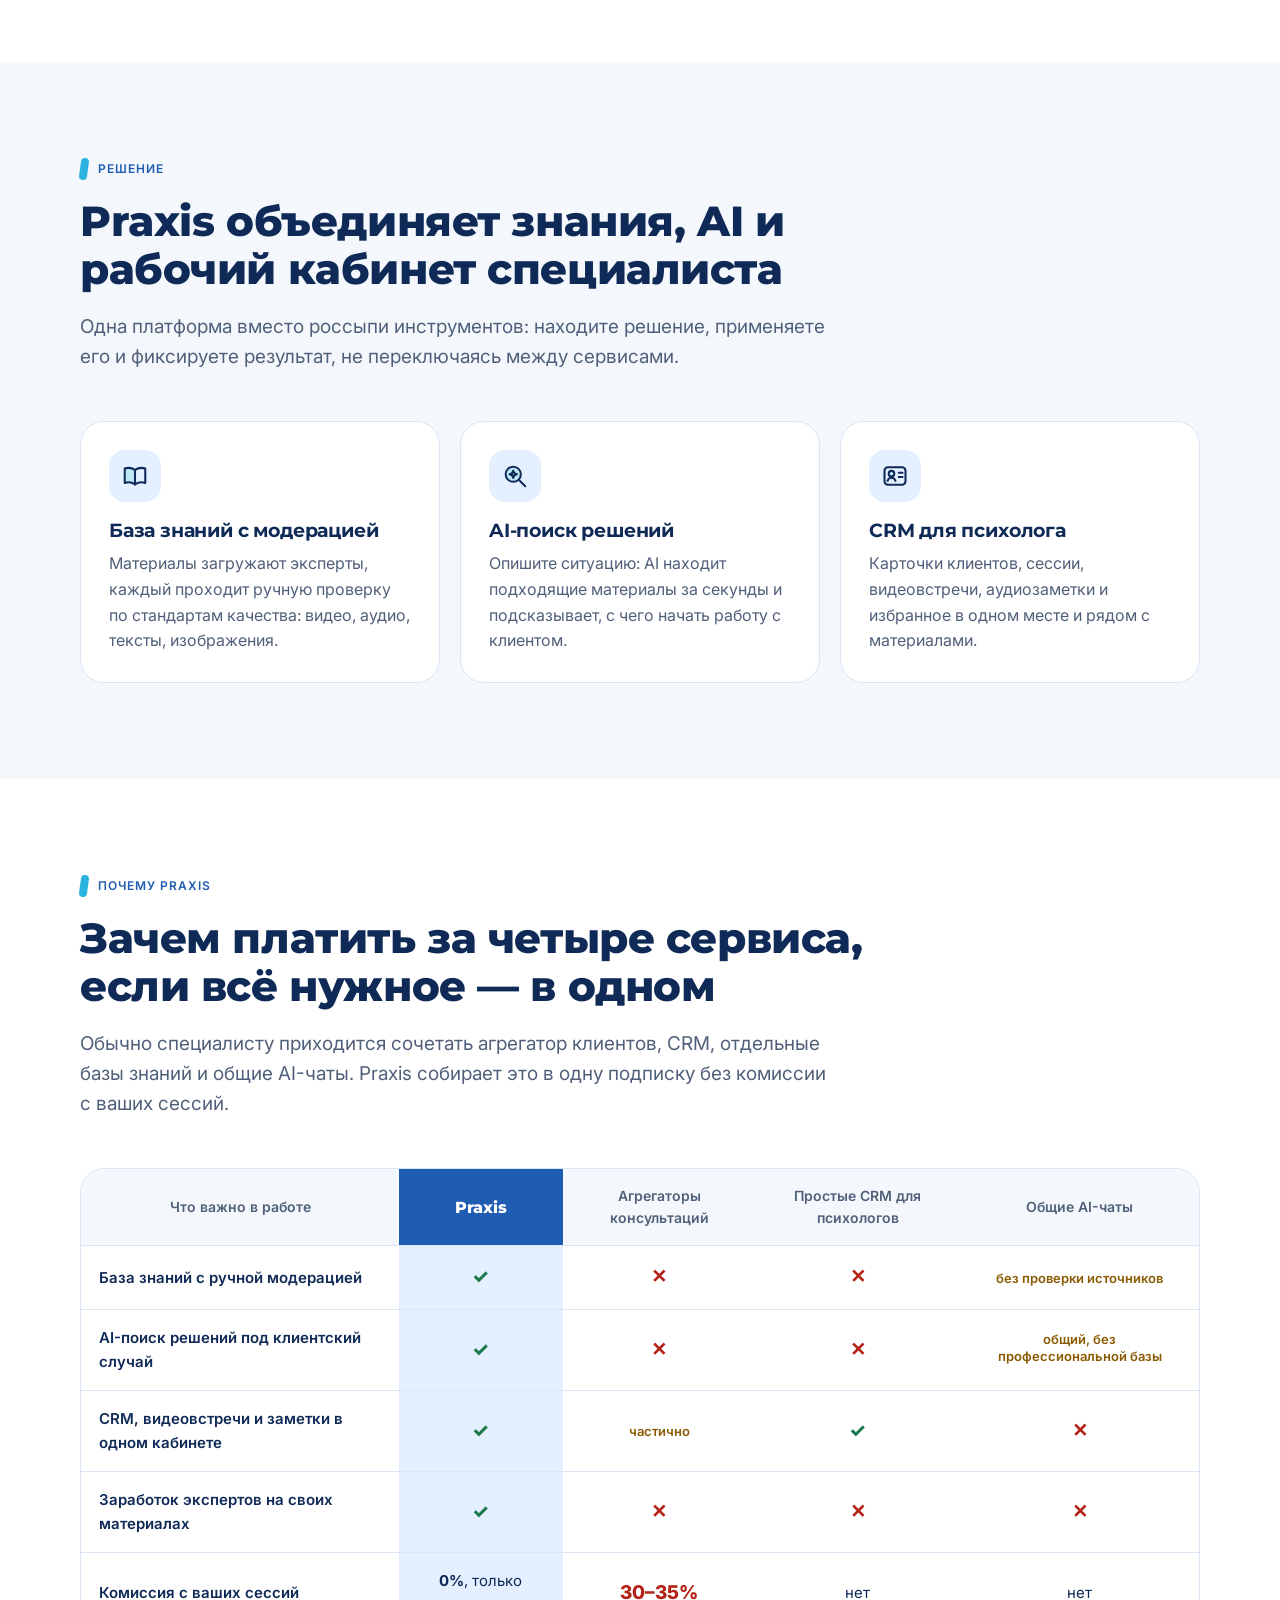
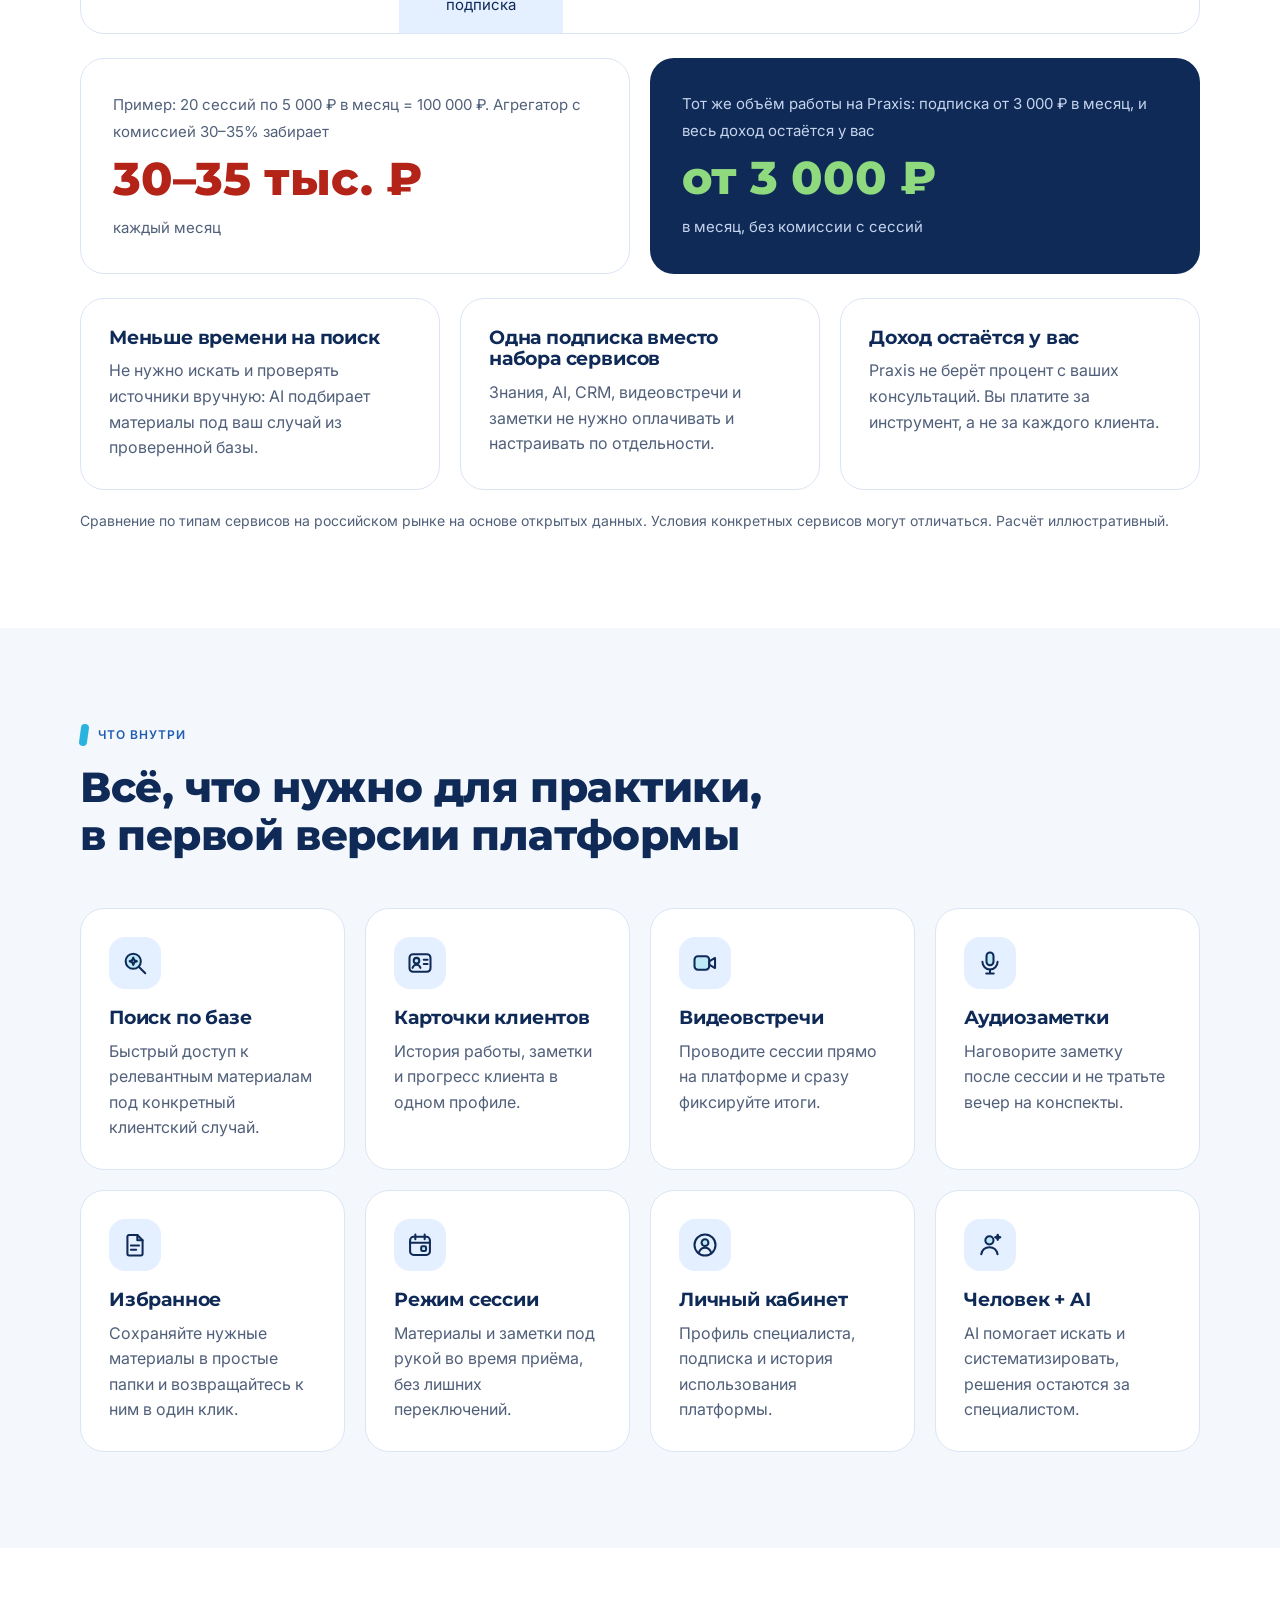
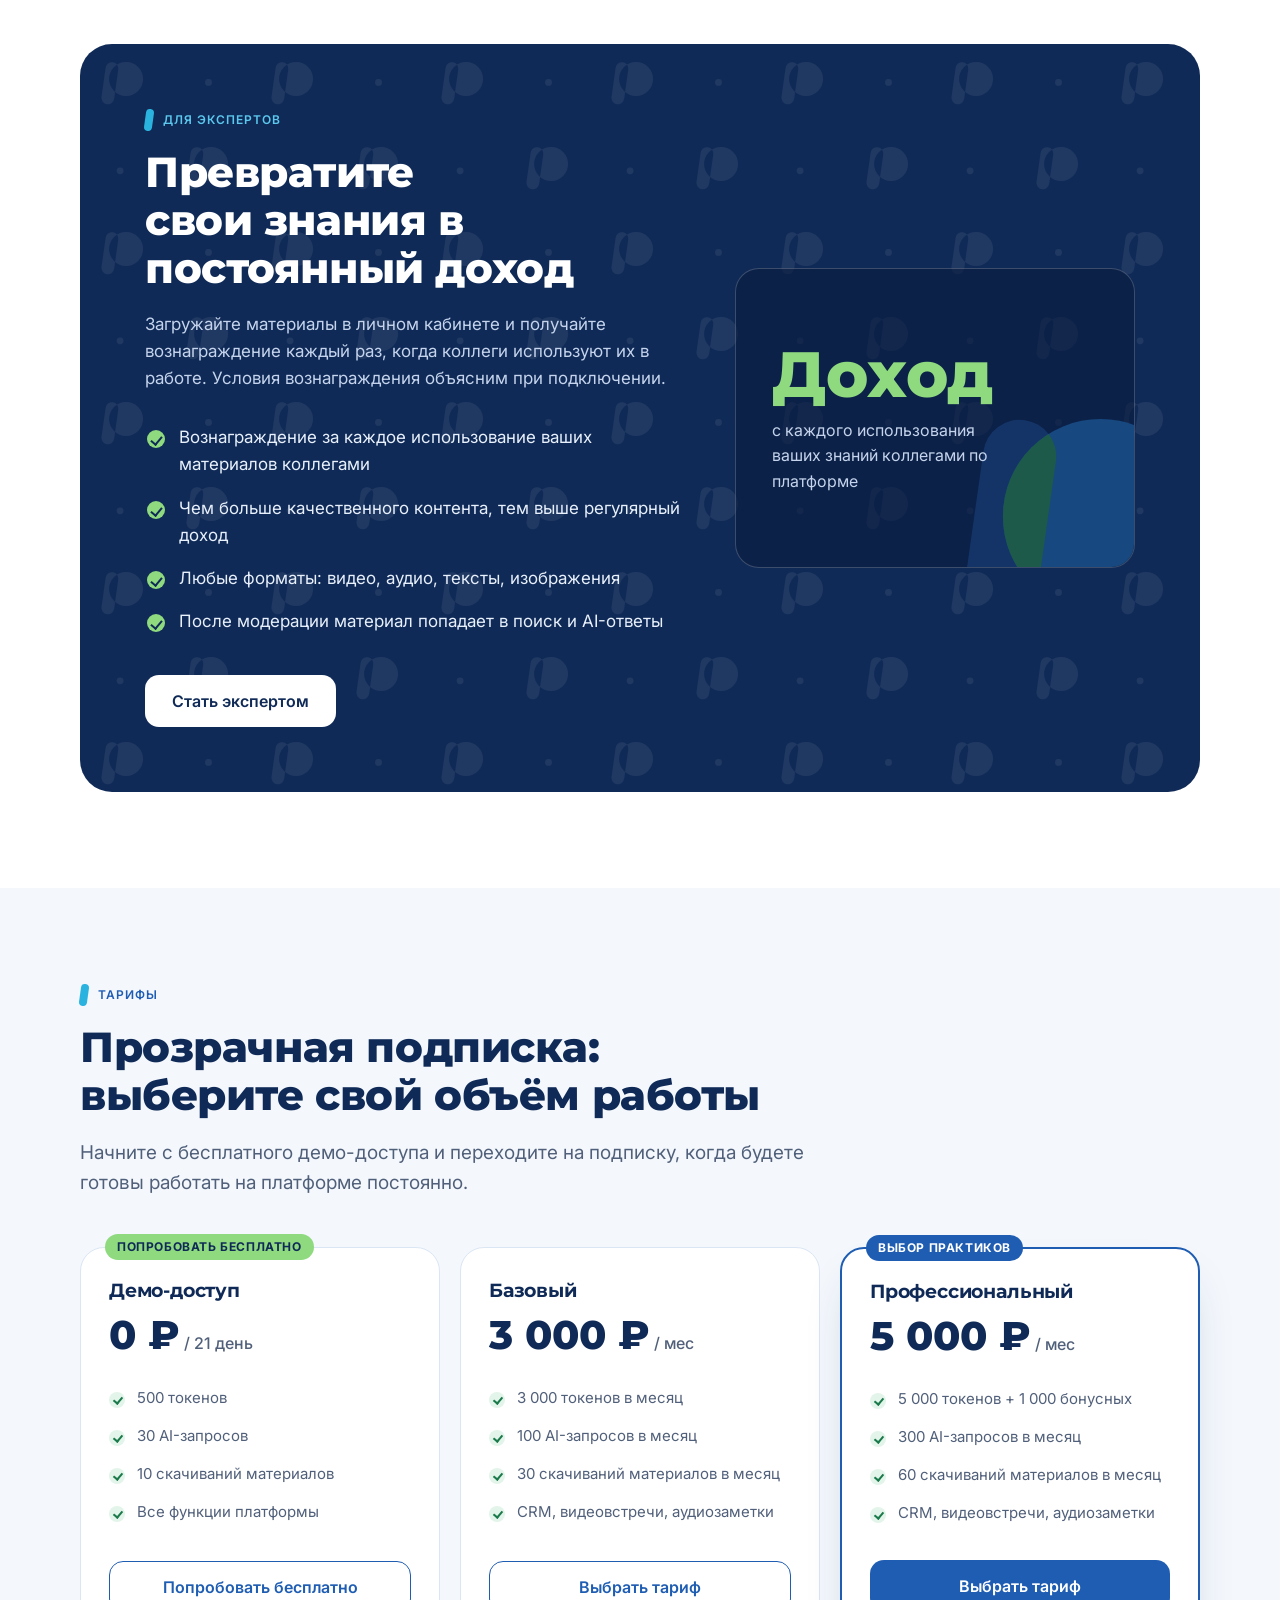
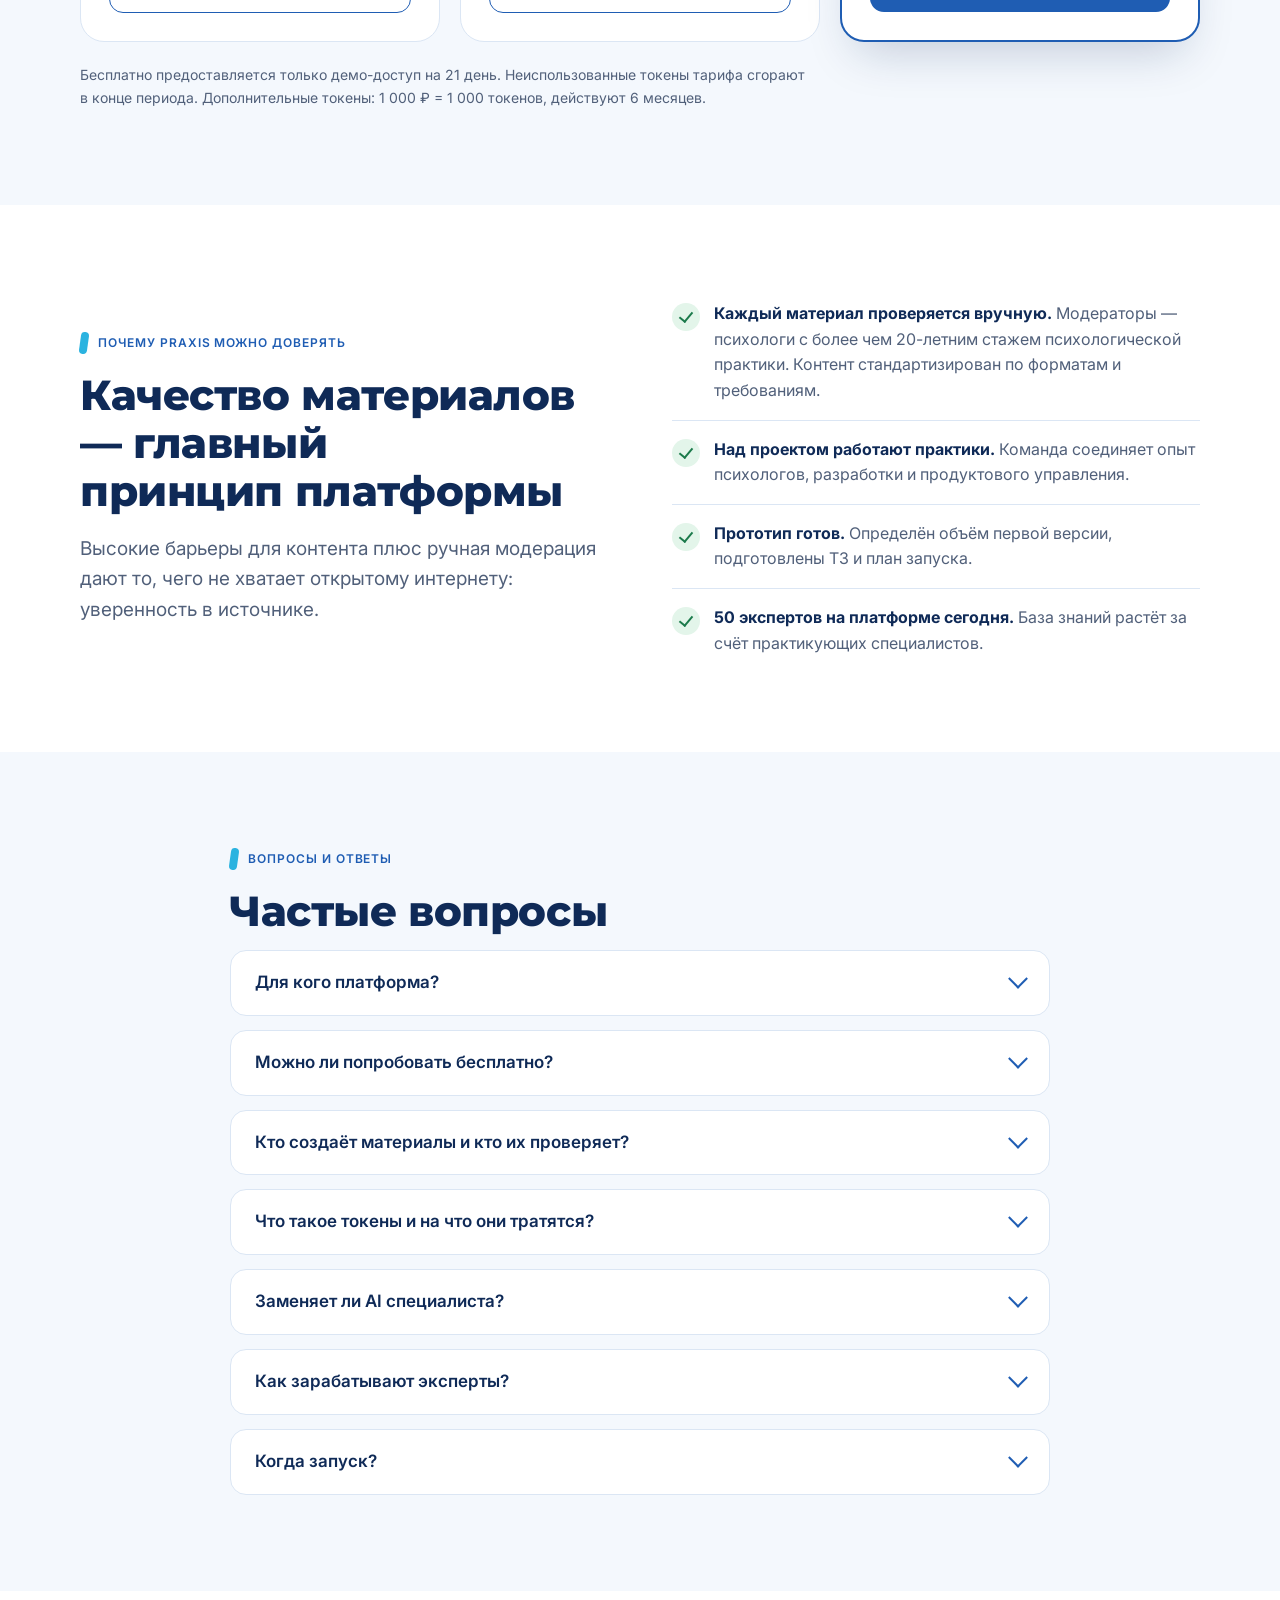
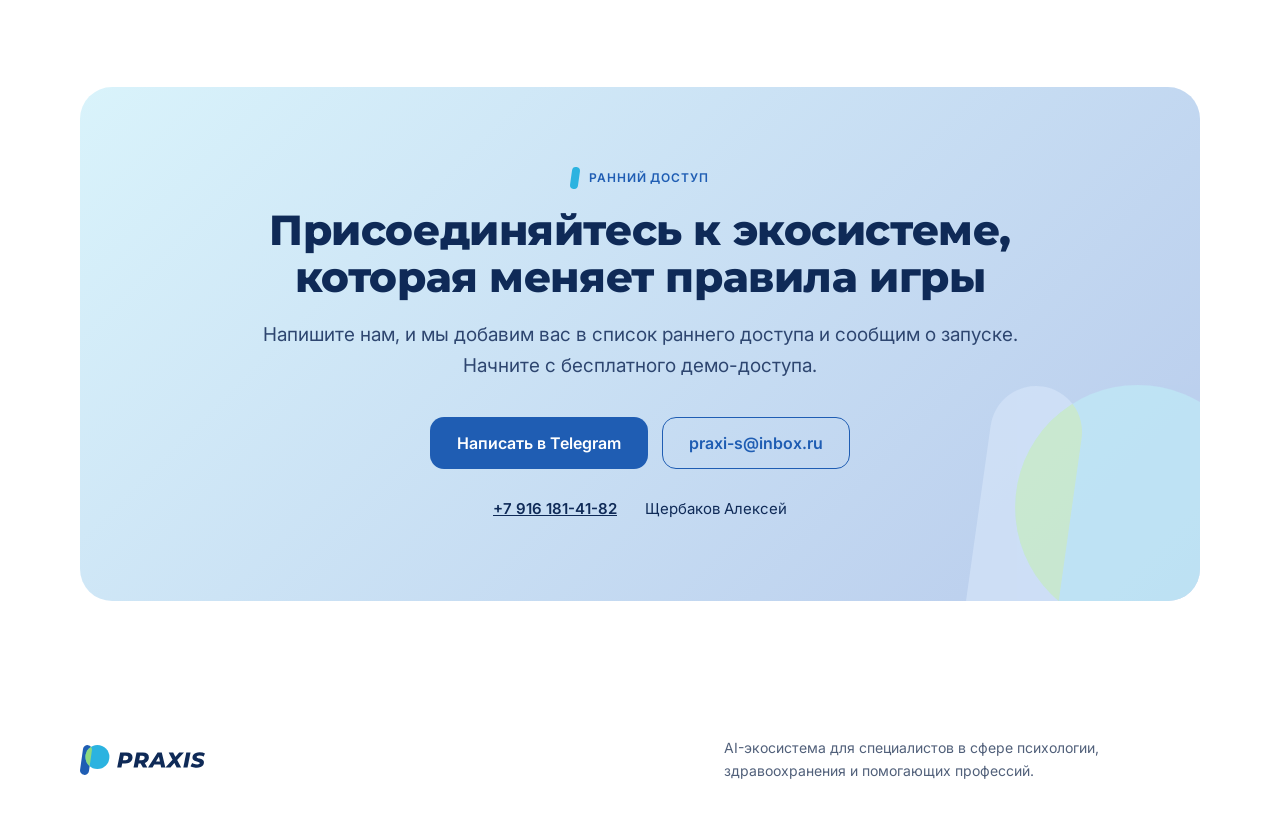
==== commit b2afabb1: "Новый лендинг Praxis в фирменном стиле Новая главная страница, стили, скрипт и фирменные изображения" ====
--- a/index.html
+++ b/index.html
@@ -5,361 +5,225 @@
 <meta name="viewport" content="width=device-width, initial-scale=1">
 <title>Praxis — AI-экосистема для психологов: база знаний, AI-поиск и CRM</title>
 <meta name="description" content="Praxis объединяет проверенную базу знаний, AI-поиск решений и CRM для психолога в одной подписке. Демо-доступ на 21 день — бесплатно.">
+<meta name="theme-color" content="#1F5DB3">
+<!-- Замените адрес на реальный адрес сайта (см. README): -->
+<link rel="canonical" href="https://prostplanetevo-sudo.github.io/praxis/">
 <meta property="og:type" content="website">
+<meta property="og:locale" content="ru_RU">
+<meta property="og:site_name" content="Praxis">
 <meta property="og:title" content="Praxis — AI-экосистема для психологов">
 <meta property="og:description" content="Проверенная база знаний, AI-поиск и CRM в одной подписке. Попробуйте бесплатно 21 день.">
-<link rel="icon" href="data:image/svg+xml,%3Csvg xmlns='http://www.w3.org/2000/svg' viewBox='0 0 64 64'%3E%3Crect width='64' height='64' rx='14' fill='%231f5db3'/%3E%3Ctext x='32' y='44' font-size='38' font-weight='800' font-style='italic' text-anchor='middle' fill='white' font-family='Arial'%3EP%3C/text%3E%3C/svg%3E">
-<style>html{scroll-behavior:smooth}body{margin:0;background:#fff}</style>
+<meta property="og:url" content="https://prostplanetevo-sudo.github.io/praxis/">
+<meta property="og:image" content="https://prostplanetevo-sudo.github.io/praxis/assets/img/og-image.png">
+<meta property="og:image:width" content="1200">
+<meta property="og:image:height" content="630">
+<meta name="twitter:card" content="summary_large_image">
+<link rel="icon" href="favicon.svg" type="image/svg+xml">
+<link rel="icon" href="favicon.ico" sizes="any">
+<link rel="apple-touch-icon" href="apple-touch-icon.png">
+<link rel="manifest" href="site.webmanifest">
+<link rel="preconnect" href="https://fonts.googleapis.com">
+<link rel="preconnect" href="https://fonts.gstatic.com" crossorigin>
+<link rel="stylesheet" href="https://fonts.googleapis.com/css2?family=Montserrat:wght@500;600;700;800&family=Inter:wght@400;500;600&display=swap">
+<link rel="stylesheet" href="assets/css/style.css">
+<script type="application/ld+json">{"@context":"https://schema.org","@type":"Organization","name":"Praxis","description":"AI-экосистема для специалистов в сфере психологии, здравоохранения и помогающих профессий","email":"praxi-s@inbox.ru","telephone":"+79161814182","sameAs":["https://t.me/pgl13"]}</script>
 </head>
 <body>
-<link rel="preconnect" href="https://fonts.googleapis.com">
-<link rel="preconnect" href="https://fonts.gstatic.com" crossorigin>
-<link href="https://fonts.googleapis.com/css2?family=Inter:wght@400;500;600&family=Montserrat:wght@600;700;800&display=swap&subset=cyrillic" rel="stylesheet">
-
-<style>
-.px{--ink:#0f1f3d;--mut:#51607a;--blue:#1f5db3;--sky:#5cc8ee;--mint:#8fd97f;--bg:#f4f8fd;--card:#ffffff;--line:#dbe6f4;
-font-family:'Inter',Arial,sans-serif;color:var(--ink);line-height:1.55;font-size:17px;background:#fff;overflow:hidden}
-.px *{box-sizing:border-box}
-.px h1,.px h2,.px h3{font-family:'Montserrat','Inter',Arial,sans-serif;margin:0;line-height:1.15;letter-spacing:-.01em}
-.px p{margin:0}
-.px a{color:inherit;text-decoration:none}
-.px-w{max-width:1160px;margin:0 auto;padding:0 24px}
-.px-sec{padding:88px 0}
-.px-alt{background:var(--bg)}
-.px-eyebrow{display:inline-block;font-size:13px;font-weight:600;letter-spacing:.08em;text-transform:uppercase;color:var(--blue);margin-bottom:14px}
-.px h2{font-size:clamp(28px,4vw,42px);font-weight:700;max-width:820px}
-.px-lead{color:var(--mut);font-size:19px;max-width:720px;margin-top:16px}
-.px-btn{display:inline-block;padding:16px 30px;border-radius:14px;font-weight:600;font-size:16px;transition:transform .15s,box-shadow .15s;cursor:pointer}
-.px-btn:hover{transform:translateY(-2px)}
-.px-b1{background:linear-gradient(135deg,#1f5db3,#2f86d6);color:#fff!important;box-shadow:0 10px 26px rgba(31,93,179,.32)}
-.px-b2{background:#fff;color:var(--blue)!important;border:1.5px solid var(--line)}
-.px-bar{display:flex;justify-content:space-between;align-items:center;padding:22px 0}
-.px-logo{font-family:'Montserrat',Arial,sans-serif;font-weight:800;font-size:24px;letter-spacing:.02em;font-style:italic}
-.px-nav{display:flex;gap:28px;font-size:15px;color:var(--mut)}
-.px-nav a:hover{color:var(--blue)}
-
-/* HERO */
-.px-hero{background:radial-gradient(900px 500px at 85% 0%,#d9f3fb 0,transparent 60%),radial-gradient(700px 500px at 0% 100%,#e4efff 0,transparent 60%),#f7fbff;padding-bottom:84px}
-.px-hgrid{display:grid;grid-template-columns:1.15fr .85fr;gap:48px;align-items:center;padding-top:36px}
-.px-tag{display:inline-block;background:#fff;border:1px solid var(--line);border-radius:99px;padding:8px 16px;font-size:14px;color:var(--mut);margin-bottom:22px}
-.px-tag b{color:var(--blue)}
-.px-hero h1{font-size:clamp(34px,5.2vw,58px);font-weight:800}
-.px-hero h1 span{background:linear-gradient(90deg,#1f5db3,#2bb3e0);-webkit-background-clip:text;background-clip:text;color:transparent}
-.px-hero .px-lead{font-size:20px;margin-top:22px}
-.px-cta{display:flex;gap:14px;flex-wrap:wrap;margin-top:34px}
-.px-note{font-size:14px;color:var(--mut);margin-top:16px}
-.px-mock{background:#fff;border:1px solid var(--line);border-radius:22px;box-shadow:0 30px 70px rgba(15,31,61,.14);padding:20px}
-.px-mdots{display:flex;gap:6px;margin-bottom:14px}
-.px-mdots i{width:10px;height:10px;border-radius:50%;background:#dbe6f4;display:block}
-.px-ask{background:var(--bg);border-radius:12px;padding:12px 14px;font-size:14px;color:var(--mut)}
-.px-ans{margin-top:12px;background:linear-gradient(135deg,#eaf6fd,#eef3ff);border-radius:12px;padding:14px;font-size:14px}
-.px-ans b{display:block;margin-bottom:6px;color:var(--blue)}
-.px-chip{display:inline-block;background:#fff;border:1px solid var(--line);border-radius:8px;padding:4px 9px;font-size:12px;margin:8px 6px 0 0;color:var(--mut)}
-.px-row{display:flex;justify-content:space-between;margin-top:14px;font-size:13px;color:var(--mut);border-top:1px dashed var(--line);padding-top:12px}
-
-/* STATS */
-.px-stats{display:grid;grid-template-columns:repeat(4,1fr);gap:18px;margin-top:-44px;position:relative}
-.px-stat{background:#fff;border:1px solid var(--line);border-radius:18px;padding:22px;box-shadow:0 12px 30px rgba(15,31,61,.07)}
-.px-stat b{font-family:'Montserrat',Arial,sans-serif;font-size:32px;color:var(--blue);display:block}
-.px-stat span{font-size:14px;color:var(--mut)}
-
-/* GRIDS */
-.px-g{display:grid;gap:20px;margin-top:44px}
-.px-g2{grid-template-columns:repeat(2,1fr)}
-.px-g3{grid-template-columns:repeat(3,1fr)}
-.px-g4{grid-template-columns:repeat(4,1fr)}
-.px-card{background:var(--card);border:1px solid var(--line);border-radius:20px;padding:28px}
-.px-card h3{font-size:19px;margin:14px 0 10px}
-.px-card p{color:var(--mut);font-size:16px}
-.px-ic{width:46px;height:46px;border-radius:13px;display:flex;align-items:center;justify-content:center;font-size:22px;background:linear-gradient(135deg,#dff3fb,#e6eeff)}
-.px-pain{border-left:4px solid #e8784d}
-.px-pain h3{margin-top:0}
-.px-num{width:40px;height:40px;border-radius:50%;background:linear-gradient(135deg,#1f5db3,#2bb3e0);color:#fff;font-weight:700;display:flex;align-items:center;justify-content:center;font-family:'Montserrat',Arial,sans-serif}
-
-/* EXPERT */
-.px-exp{background:linear-gradient(135deg,#0f2a57,#1f5db3);color:#fff;border-radius:28px;padding:56px;display:grid;grid-template-columns:1.1fr .9fr;gap:40px;align-items:center}
-.px-exp h2{color:#fff}
-.px-exp .px-eyebrow{color:#9fdcf3}
-.px-exp p{color:#d3e2f7;margin-top:16px}
-.px-exp ul{margin:22px 0 0;padding:0;list-style:none}
-.px-exp li{padding:8px 0 8px 30px;position:relative;color:#eaf2fd}
-.px-exp li:before{content:"✓";position:absolute;left:0;color:#8fd97f;font-weight:700}
-.px-big{background:rgba(255,255,255,.1);border:1px solid rgba(255,255,255,.22);border-radius:22px;padding:32px;text-align:center}
-.px-big b{font-family:'Montserrat',Arial,sans-serif;font-size:56px;line-height:1;display:block;background:linear-gradient(90deg,#8fd97f,#5cc8ee);-webkit-background-clip:text;background-clip:text;color:transparent}
-.px-big span{display:block;margin-top:12px;color:#d3e2f7;font-size:15px}
-
-/* PRICING */
-.px-pr{text-align:left;position:relative;display:flex;flex-direction:column}
-.px-pr ul{flex:1}
-.px-pr .px-price{font-family:'Montserrat',Arial,sans-serif;font-size:38px;font-weight:800;margin:10px 0 2px}
-.px-pr .px-price small{font-size:16px;font-weight:500;color:var(--mut)}
-.px-pr ul{list-style:none;padding:0;margin:18px 0 24px}
-.px-pr li{padding:6px 0 6px 26px;position:relative;font-size:15px;color:var(--mut)}
-.px-pr li:before{content:"✓";position:absolute;left:0;color:#2fa86a;font-weight:700}
-.px-hot{border:2px solid var(--blue);box-shadow:0 18px 44px rgba(31,93,179,.18)}
-.px-badge{position:absolute;top:-14px;left:28px;background:var(--blue);color:#fff;font-size:12px;font-weight:600;padding:5px 12px;border-radius:99px;letter-spacing:.04em}
-.px-pr .px-btn{width:100%;text-align:center}
-
-/* TRUST */
-.px-ok{display:flex;gap:14px;align-items:flex-start;padding:14px 0;border-bottom:1px solid var(--line)}
-.px-ok:last-child{border:0}
-.px-ok i{flex:none;width:26px;height:26px;border-radius:50%;background:#e3f6ea;color:#2fa86a;font-style:normal;font-weight:700;display:flex;align-items:center;justify-content:center;font-size:14px;margin-top:2px}
-
-
-/* COMPARE */
-.px-cmp{width:100%;border-collapse:separate;border-spacing:0;margin-top:44px;background:#fff;border:1px solid var(--line);border-radius:20px;overflow:hidden;font-size:15px}
-.px-cmp th,.px-cmp td{padding:16px 18px;text-align:center;border-bottom:1px solid var(--line)}
-.px-cmp tr:last-child td{border-bottom:0}
-.px-cmp th:first-child,.px-cmp td:first-child{text-align:left;font-weight:600}
-.px-cmp thead th{background:var(--bg);font-size:14px;color:var(--mut);font-weight:600}
-.px-cmp .px-us{background:linear-gradient(180deg,#eaf4ff,#e3f1fb);color:var(--ink)}
-.px-cmp thead .px-us{background:linear-gradient(135deg,#1f5db3,#2f86d6);color:#fff;font-family:'Montserrat',Arial,sans-serif;font-size:16px}
-.px-y{color:#2fa86a;font-weight:700;font-size:18px}
-.px-n{color:#c4503a;font-weight:700;font-size:18px}
-.px-p{color:#b88a1e;font-weight:600;font-size:13px}
-.px-save{margin-top:28px;display:grid;grid-template-columns:1fr 1fr;gap:20px}
-.px-sv{border-radius:20px;padding:30px}
-.px-sv1{background:#fff;border:1px solid var(--line)}
-.px-sv2{background:linear-gradient(135deg,#0f2a57,#1f5db3);color:#fff}
-.px-sv b{font-family:'Montserrat',Arial,sans-serif;font-size:44px;display:block;margin:8px 0}
-.px-sv1 b{color:#c4503a}
-.px-sv2 b{color:#8fd97f}
-.px-sv span{font-size:15px;opacity:.85}
-.px-adv{display:grid;grid-template-columns:repeat(3,1fr);gap:20px;margin-top:28px}
-.px-adv .px-card{border-top:4px solid var(--sky)}
-.px-cw{overflow-x:auto;-webkit-overflow-scrolling:touch}
-.px-cw .px-cmp{min-width:680px}
-
-/* FAQ */
-.px details{background:#fff;border:1px solid var(--line);border-radius:16px;padding:20px 24px;margin-top:14px}
-.px summary{cursor:pointer;font-weight:600;font-size:17px;list-style:none;display:flex;justify-content:space-between;gap:16px}
-.px summary::-webkit-details-marker{display:none}
-.px summary:after{content:"+";color:var(--blue);font-size:24px;line-height:1}
-.px details[open] summary:after{content:"–"}
-.px details p{margin-top:12px;color:var(--mut)}
-
-/* FINAL */
-.px-fin{background:linear-gradient(135deg,#d9f3fb,#e4efff);border-radius:28px;padding:64px 32px;text-align:center}
-.px-fin h2{margin:0 auto}
-.px-fin .px-lead{margin:16px auto 0}
-.px-fin .px-cta{justify-content:center}
-.px-foot{padding:36px 0;color:var(--mut);font-size:14px;display:flex;justify-content:space-between;flex-wrap:wrap;gap:12px}
-
-@media(max-width:960px){
-.px-hgrid,.px-exp{grid-template-columns:1fr}
-.px-g3,.px-g4{grid-template-columns:repeat(2,1fr)}
-.px-adv{grid-template-columns:1fr}.px-save{grid-template-columns:1fr}
-.px-stats{grid-template-columns:repeat(2,1fr)}
-.px-nav{display:none}
-.px-exp{padding:36px 26px}
-}
-@media(max-width:640px){
-.px{font-size:16px}
-.px-sec{padding:60px 0}
-.px-g2,.px-g3,.px-g4{grid-template-columns:1fr}
-.px-btn{width:100%;text-align:center}
-.px-bar .px-btn{width:auto;flex:none;margin-left:12px}
-.px-big b{font-size:46px}
-}
-</style>
-
-<div class="px">
-
-<!-- ШАПКА + HERO -->
-<section class="px-hero">
-  <div class="px-w">
-    <div class="px-bar">
-      <div class="px-logo">PRAXIS</div>
-      <nav class="px-nav">
-        <a href="#px-solution">Решение</a>
-        <a href="#px-compare">Сравнение</a>
-        <a href="#px-product">Продукт</a>
-        <a href="#px-experts">Экспертам</a>
-        <a href="#px-price">Тарифы</a>
-        <a href="#px-faq">Вопросы</a>
-      </nav>
-      <a class="px-btn px-b2" style="padding:11px 20px;font-size:14px" href="#px-final">Ранний доступ</a>
-    </div>
-    <div class="px-hgrid">
+<a class="skip" href="#main">К содержанию</a>
+
+<header class="head" id="top">
+  <div class="w bar">
+    <a class="brand" href="#top" aria-label="Praxis — на главную">
+      <picture><source media="(prefers-color-scheme: dark)" srcset="assets/img/praxis-logo-horizontal-dark.svg"><img src="assets/img/praxis-logo-horizontal-color.svg" alt="Praxis" width="142" height="34"></picture>
+    </a>
+    <nav class="nav" id="nav" aria-label="Разделы страницы">
+      <a href="#solution">Решение</a><a href="#compare">Сравнение</a><a href="#product">Продукт</a><a href="#experts">Экспертам</a><a href="#price">Тарифы</a><a href="#faq">Вопросы</a>
+    </nav>
+    <a class="btn btn-p btn-sm" href="#final">Ранний доступ</a>
+    <button class="burger" id="burger" type="button" aria-expanded="false" aria-controls="nav" aria-label="Открыть меню"><svg viewBox="0 0 24 24" aria-hidden="true"><path d="M4 7h16M4 12h16M4 17h16"/></svg></button>
+  </div>
+</header>
+
+<main id="main">
+
+<section class="hero" aria-labelledby="h1">
+  <div class="w">
+    <div class="hgrid">
       <div>
-        <div class="px-tag"><b>Скоро запуск</b> · запишитесь в список раннего доступа</div>
-        <h1>Найдите решение для клиента <span>за секунды</span>, а не за вечер поисков</h1>
-        <p class="px-lead">AI-экосистема для психологов и помогающих профессий: проверенная база знаний от экспертов, умный поиск и удобная CRM с видеовстречами — в одном месте.</p>
-        <div class="px-cta">
-          <a class="px-btn px-b1" href="#px-final">Попробовать бесплатно</a>
-          <a class="px-btn px-b2" href="#px-solution">Как это работает</a>
+        <div class="tag"><b>Скоро запуск</b> запишитесь в список раннего доступа</div>
+        <h1 id="h1">Найдите решение для клиента <span class="mark">за секунды</span>, а не за вечер поисков</h1>
+        <p class="lead">AI-экосистема для психологов и помогающих профессий: проверенная база знаний от экспертов, умный поиск и удобная CRM с видеовстречами в одном месте.</p>
+        <div class="cta">
+          <a class="btn btn-p" href="#final">Попробовать бесплатно</a>
+          <a class="btn btn-s" href="#solution">Как это работает</a>
         </div>
-        <p class="px-note">Демо-доступ на 21 день: 500 токенов и все функции платформы.</p>
-      </div>
-      <div class="px-mock" aria-hidden="true">
-        <div class="px-mdots"><i></i><i></i><i></i></div>
-        <div class="px-ask">Клиентка, 34 года, панические атаки после переезда. Что работает в первые сессии?</div>
-        <div class="px-ans"><b>AI-подбор по базе знаний</b>
-          Нашёл 12 проверенных материалов: протокол работы с тревогой, 3 видеоразбора и чек-лист первой сессии.
-          <div><span class="px-chip">Видео · 18 мин</span><span class="px-chip">Протокол</span><span class="px-chip">Чек-лист</span></div>
+        <p class="note">Демо-доступ на 21 день: 500 токенов и все функции платформы.</p>
+      </div>
+      <div class="stage">
+        <img class="art art-light" src="assets/img/mark-soft.svg" alt="" width="380" height="388">
+        <img class="art art-dark" src="assets/img/mark-soft-dark.svg" alt="" width="380" height="388">
+        <div class="demo" role="img" aria-label="Пример работы AI-поиска: запрос специалиста и подобранные материалы">
+          <div class="demo-head"><img src="assets/img/praxis-symbol-color.svg" alt="" width="22" height="22">Praxis · Поиск по базе знаний</div>
+          <div class="ask"><span>Запрос</span>Клиентка, 34 года, панические атаки после переезда. Что работает в первые сессии?</div>
+          <div class="ans"><b><svg class="ico " viewBox="0 0 24 24" aria-hidden="true" focusable="false"><circle class="a" cx="10.5" cy="10.5" r="6.5"/><circle cx="10.5" cy="10.5" r="6.5"/><path d="M15.4 15.4L20.8 20.8"/><path d="M10.5 7.4l.9 2.2 2.2.9-2.2.9-.9 2.2-.9-2.2-2.2-.9 2.2-.9z"/></svg>AI-подбор по базе знаний</b>
+            Найдено 12 проверенных материалов: протокол работы с тревогой, 3 видеоразбора и чек-лист первой сессии.
+            <div class="chips"><span class="chip">Видео · 18 мин</span><span class="chip">Протокол</span><span class="chip">Чек-лист</span></div>
+          </div>
+          <div class="demo-foot"><span><svg class="ico " viewBox="0 0 24 24" aria-hidden="true" focusable="false"><path class="a" d="M12 3.2l7.4 2.7v5.6c0 4.5-3 7.8-7.4 9.3V3.2z"/><path d="M12 3.2l7.4 2.7v5.6c0 4.5-3 7.8-7.4 9.3-4.4-1.5-7.4-4.8-7.4-9.3V5.9z"/><path d="M8.6 12l2.4 2.4 4.4-4.8"/></svg>Материалы проверены модератором</span><span><svg class="ico " viewBox="0 0 24 24" aria-hidden="true" focusable="false"><path class="a" d="M14 3.5V8h4.5z"/><path d="M7 3.5h7l4.5 4.5v11.5a1.5 1.5 0 0 1-1.5 1.5H7a1.5 1.5 0 0 1-1.5-1.5v-14A1.5 1.5 0 0 1 7 3.5z"/><path d="M14 3.5V8h4.5M8.5 12.5h7M8.5 16h4.5"/></svg>В избранное</span></div>
+          <p class="demo-note">Пример интерфейса, иллюстрация</p>
         </div>
-        <div class="px-row"><span>✔ Материалы проверены модератором</span><span>В избранное →</span></div>
-      </div>
-    </div>
-  </div>
-</section>
-
-<div class="px-w">
-  <div class="px-stats">
-    <div class="px-stat"><b>1 млн+</b><span>материалов — целевой объём базы знаний</span></div>
-    <div class="px-stat"><b>100%</b><span>материалов проходят ручную модерацию</span></div>
-    <div class="px-stat"><b>50</b><span>экспертов на платформе сегодня</span></div>
-    <div class="px-stat"><b>500</b><span>токенов в бесплатном демо-доступе</span></div>
+      </div>
+    </div>
+  </div>
+</section>
+
+<div class="w">
+  <div class="stats" role="list">
+    <div class="stat" role="listitem"><b>1 млн+</b><span>материалов — целевой объём базы знаний</span></div>
+    <div class="stat" role="listitem"><b>100%</b><span>материалов проходят ручную модерацию</span></div>
+    <div class="stat" role="listitem"><b>50</b><span>экспертов на платформе сегодня</span></div>
+    <div class="stat" role="listitem"><b>500</b><span>токенов в бесплатном демо-доступе</span></div>
   </div>
 </div>
 
-<!-- ПРОБЛЕМА -->
-<section class="px-sec">
-  <div class="px-w">
-    <span class="px-eyebrow">Знакомо?</span>
-    <h2>Работа специалиста помогающей профессии — это ещё и бесконечный поиск и рутина</h2>
-    <div class="px-g px-g2">
-      <div class="px-card px-pain"><h3>Не знаете, как помочь в сложном случае</h3><p>История клиента нетипична, а опыта именно в этой теме не хватает. Найти проверенный подход приходится самому.</p></div>
-      <div class="px-card px-pain"><h3>Информация есть, но найти её невозможно</h3><p>Статьи, курсы, записи, чаты — всё разбросано. Качество источников непонятно, на проверку уходят часы.</p></div>
-      <div class="px-card px-pain"><h3>Записи живут в десяти местах</h3><p>Блокноты, мессенджеры, таблицы, отдельные видеосервисы. Нет единой картины по клиенту и его прогрессу.</p></div>
-      <div class="px-card px-pain"><h3>Знания эксперта не приносят дохода</h3><p>В России нет единой платформы, где авторские материалы монетизируются регулярно, а не разовой продажей курса.</p></div>
-    </div>
-  </div>
-</section>
-
-<!-- РЕШЕНИЕ -->
-<section class="px-sec px-alt" id="px-solution">
-  <div class="px-w">
-    <span class="px-eyebrow">Решение</span>
-    <h2>Praxis объединяет знания, AI и рабочий кабинет специалиста</h2>
-    <p class="px-lead">Одна платформа вместо россыпи инструментов: находите решение, применяете его и фиксируете результат — не переключаясь между сервисами.</p>
-    <div class="px-g px-g3">
-      <div class="px-card"><div class="px-ic">📚</div><h3>База знаний с модерацией</h3><p>Материалы загружают эксперты, каждый проходит ручную проверку по стандартам качества: видео, аудио, тексты, изображения.</p></div>
-      <div class="px-card"><div class="px-ic">✨</div><h3>AI-поиск решений</h3><p>Опишите ситуацию — AI находит подходящие материалы за секунды и подсказывает, с чего начать работу с клиентом.</p></div>
-      <div class="px-card"><div class="px-ic">🗂️</div><h3>CRM для психолога</h3><p>Карточки клиентов, сессии, видеовстречи, аудиозаметки и избранное — всё в одном месте и рядом с материалами.</p></div>
-    </div>
-  </div>
-</section>
-
-<!-- СРАВНЕНИЕ -->
-<section class="px-sec" id="px-compare">
-  <div class="px-w">
-    <span class="px-eyebrow">Почему Praxis</span>
-    <h2>Зачем платить за четыре сервиса, если всё нужное — в одном</h2>
-    <p class="px-lead">Обычно специалисту приходится сочетать агрегатор клиентов, CRM, отдельные базы знаний и общие AI-чаты. Praxis собирает это в одну подписку без комиссии с ваших сессий.</p>
-    <div class="px-cw">
-    <table class="px-cmp">
-      <thead><tr><th>Что важно в работе</th><th class="px-us">Praxis</th><th>Агрегаторы консультаций</th><th>Простые CRM для психологов</th><th>Общие AI-чаты</th></tr></thead>
+<section class="sec" aria-labelledby="pain-h">
+  <div class="w">
+    <span class="eyebrow">Знакомо?</span>
+    <h2 id="pain-h">Работа специалиста помогающей профессии — это ещё и бесконечный поиск и рутина</h2>
+    <div class="g g2">
+      <div class="card pain"><div><h3>Не знаете, как помочь в сложном случае</h3><p>История клиента нетипична, а опыта именно в этой теме не хватает. Найти проверенный подход приходится самому.</p></div></div>
+      <div class="card pain"><div><h3>Информация есть, но найти её невозможно</h3><p>Статьи, курсы, записи, чаты разбросаны по разным местам. Качество источников непонятно, на проверку уходят часы.</p></div></div>
+      <div class="card pain"><div><h3>Записи живут в десяти местах</h3><p>Блокноты, мессенджеры, таблицы, отдельные видеосервисы. Нет единой картины по клиенту и его прогрессу.</p></div></div>
+      <div class="card pain"><div><h3>Знания эксперта не приносят дохода</h3><p>В России нет единой платформы, где авторские материалы монетизируются регулярно, а не разовой продажей курса.</p></div></div>
+    </div>
+  </div>
+</section>
+
+<section class="sec alt" id="solution" aria-labelledby="sol-h">
+  <div class="w">
+    <span class="eyebrow">Решение</span>
+    <h2 id="sol-h">Praxis объединяет знания, AI и рабочий кабинет специалиста</h2>
+    <p class="lead">Одна платформа вместо россыпи инструментов: находите решение, применяете его и фиксируете результат, не переключаясь между сервисами.</p>
+    <div class="g g3">
+      <div class="card"><div class="ic"><svg class="ico " viewBox="0 0 24 24" aria-hidden="true" focusable="false"><path class="a" d="M3.2 5.6c3-1 5.9-.8 8.8 1.2v12.4c-2.9-2-5.8-2.2-8.8-1.2z"/><path d="M3.2 5.6c3-1 5.9-.8 8.8 1.2 2.9-2 5.8-2.2 8.8-1.2v12.4c-3-1-5.9-.8-8.8 1.2-2.9-2-5.8-2.2-8.8-1.2z"/><path d="M12 6.8v12.4"/></svg></div><h3>База знаний с модерацией</h3><p>Материалы загружают эксперты, каждый проходит ручную проверку по стандартам качества: видео, аудио, тексты, изображения.</p></div>
+      <div class="card"><div class="ic"><svg class="ico " viewBox="0 0 24 24" aria-hidden="true" focusable="false"><circle class="a" cx="10.5" cy="10.5" r="6.5"/><circle cx="10.5" cy="10.5" r="6.5"/><path d="M15.4 15.4L20.8 20.8"/><path d="M10.5 7.4l.9 2.2 2.2.9-2.2.9-.9 2.2-.9-2.2-2.2-.9 2.2-.9z"/></svg></div><h3>AI-поиск решений</h3><p>Опишите ситуацию: AI находит подходящие материалы за секунды и подсказывает, с чего начать работу с клиентом.</p></div>
+      <div class="card"><div class="ic"><svg class="ico " viewBox="0 0 24 24" aria-hidden="true" focusable="false"><circle class="a" cx="9" cy="10" r="2.4"/><rect x="3" y="4.5" width="18" height="15" rx="3"/><circle cx="9" cy="10" r="2.4"/><path d="M5.6 16.2c.6-1.8 1.9-2.7 3.4-2.7s2.8.9 3.4 2.7"/><path d="M15.2 9.2h3.3M15.2 12.8h3.3"/></svg></div><h3>CRM для психолога</h3><p>Карточки клиентов, сессии, видеовстречи, аудиозаметки и избранное в одном месте и рядом с материалами.</p></div>
+    </div>
+  </div>
+</section>
+
+<section class="sec" id="compare" aria-labelledby="cmp-h">
+  <div class="w">
+    <span class="eyebrow">Почему Praxis</span>
+    <h2 id="cmp-h">Зачем платить за четыре сервиса, если всё нужное — в одном</h2>
+    <p class="lead">Обычно специалисту приходится сочетать агрегатор клиентов, CRM, отдельные базы знаний и общие AI-чаты. Praxis собирает это в одну подписку без комиссии с ваших сессий.</p>
+    <p class="cw-hint" aria-hidden="true">Таблицу можно прокрутить вбок →</p>
+    <div class="cw" tabindex="0" role="region" aria-label="Сравнение Praxis с другими типами сервисов, таблица прокручивается по горизонтали">
+    <table class="cmp">
+      <thead><tr><th scope="col">Что важно в работе</th><th class="us" scope="col">Praxis</th><th scope="col">Агрегаторы консультаций</th><th scope="col">Простые CRM для психологов</th><th scope="col">Общие AI-чаты</th></tr></thead>
       <tbody>
-        <tr><td>База знаний с ручной модерацией</td><td class="px-us"><span class="px-y">✓</span></td><td><span class="px-n">✕</span></td><td><span class="px-n">✕</span></td><td><span class="px-p">без проверки источников</span></td></tr>
-        <tr><td>AI-поиск решений под клиентский случай</td><td class="px-us"><span class="px-y">✓</span></td><td><span class="px-n">✕</span></td><td><span class="px-n">✕</span></td><td><span class="px-p">общий, без профессиональной базы</span></td></tr>
-        <tr><td>CRM, видеовстречи и заметки в одном кабинете</td><td class="px-us"><span class="px-y">✓</span></td><td><span class="px-p">частично</span></td><td><span class="px-y">✓</span></td><td><span class="px-n">✕</span></td></tr>
-        <tr><td>Заработок экспертов на своих материалах</td><td class="px-us"><span class="px-y">✓</span></td><td><span class="px-n">✕</span></td><td><span class="px-n">✕</span></td><td><span class="px-n">✕</span></td></tr>
-        <tr><td>Комиссия с ваших сессий</td><td class="px-us"><b>0%</b>, только подписка</td><td><span class="px-n">30–35%</span></td><td>нет</td><td>нет</td></tr>
+        <tr><th scope="row">База знаний с ручной модерацией</th><td class="us"><span class="y" aria-hidden="true">✓</span><span class="sr">да</span></td><td><span class="n" aria-hidden="true">✕</span><span class="sr">нет</span></td><td><span class="n" aria-hidden="true">✕</span><span class="sr">нет</span></td><td><span class="p">без проверки источников</span></td></tr>
+        <tr><th scope="row">AI-поиск решений под клиентский случай</th><td class="us"><span class="y" aria-hidden="true">✓</span><span class="sr">да</span></td><td><span class="n" aria-hidden="true">✕</span><span class="sr">нет</span></td><td><span class="n" aria-hidden="true">✕</span><span class="sr">нет</span></td><td><span class="p">общий, без профессиональной базы</span></td></tr>
+        <tr><th scope="row">CRM, видеовстречи и заметки в одном кабинете</th><td class="us"><span class="y" aria-hidden="true">✓</span><span class="sr">да</span></td><td><span class="p">частично</span></td><td><span class="y" aria-hidden="true">✓</span><span class="sr">да</span></td><td><span class="n" aria-hidden="true">✕</span><span class="sr">нет</span></td></tr>
+        <tr><th scope="row">Заработок экспертов на своих материалах</th><td class="us"><span class="y" aria-hidden="true">✓</span><span class="sr">да</span></td><td><span class="n" aria-hidden="true">✕</span><span class="sr">нет</span></td><td><span class="n" aria-hidden="true">✕</span><span class="sr">нет</span></td><td><span class="n" aria-hidden="true">✕</span><span class="sr">нет</span></td></tr>
+        <tr><th scope="row">Комиссия с ваших сессий</th><td class="us"><b>0%</b>, только подписка</td><td><span class="n">30–35%</span></td><td>нет</td><td>нет</td></tr>
       </tbody>
     </table>
     </div>
-    <div class="px-save">
-      <div class="px-sv px-sv1"><span>Пример: 20 сессий по 5 000 ₽ в месяц = 100 000 ₽. Агрегатор с комиссией 30–35% забирает</span><b>30–35 тыс. ₽</b><span>каждый месяц</span></div>
-      <div class="px-sv px-sv2"><span>Тот же объём работы на Praxis: подписка от 3 000 ₽ в месяц, и весь доход остаётся у вас</span><b>от 3 000 ₽</b><span>в месяц, без комиссии с сессий</span></div>
-    </div>
-    <div class="px-adv">
-      <div class="px-card"><h3 style="margin-top:0">Меньше времени на поиск</h3><p>Не нужно искать и проверять источники вручную: AI подбирает материалы под ваш случай из проверенной базы.</p></div>
-      <div class="px-card"><h3 style="margin-top:0">Одна подписка вместо набора сервисов</h3><p>Знания, AI, CRM, видеовстречи и заметки не нужно оплачивать и настраивать по отдельности.</p></div>
-      <div class="px-card"><h3 style="margin-top:0">Доход остаётся у вас</h3><p>Praxis не берёт процент с ваших консультаций. Вы платите за инструмент, а не за каждого клиента.</p></div>
-    </div>
-    <p class="px-note" style="margin-top:18px">Сравнение по типам сервисов на российском рынке на основе открытых данных. Условия конкретных сервисов могут отличаться. Расчёт иллюстративный.</p>
-  </div>
-</section>
-
-<!-- ПРОДУКТ -->
-<section class="px-sec px-alt" id="px-product">
-  <div class="px-w">
-    <span class="px-eyebrow">Что внутри</span>
-    <h2>Всё, что нужно для практики — в первой версии платформы</h2>
-    <div class="px-g px-g4">
-      <div class="px-card"><div class="px-num">1</div><h3>Поиск по базе</h3><p>Быстрый доступ к релевантным материалам под конкретный клиентский случай.</p></div>
-      <div class="px-card"><div class="px-num">2</div><h3>Карточки клиентов</h3><p>История работы, заметки и прогресс клиента в одном профиле.</p></div>
-      <div class="px-card"><div class="px-num">3</div><h3>Видеовстречи</h3><p>Проводите сессии прямо на платформе и сразу фиксируйте итоги.</p></div>
-      <div class="px-card"><div class="px-num">4</div><h3>Аудиозаметки</h3><p>Наговорите заметку после сессии — не тратьте вечер на конспекты.</p></div>
-      <div class="px-card"><div class="px-num">5</div><h3>Избранное</h3><p>Сохраняйте нужные материалы в простые папки и возвращайтесь к ним в один клик.</p></div>
-      <div class="px-card"><div class="px-num">6</div><h3>Режим сессии</h3><p>Материалы и заметки под рукой во время приёма, без лишних переключений.</p></div>
-      <div class="px-card"><div class="px-num">7</div><h3>Личный кабинет</h3><p>Профиль специалиста, подписка и история использования платформы.</p></div>
-      <div class="px-card"><div class="px-num">8</div><h3>Человек + AI</h3><p>AI помогает искать и систематизировать, решения остаются за специалистом.</p></div>
-    </div>
-  </div>
-</section>
-
-<!-- ЭКСПЕРТАМ -->
-<section class="px-sec" id="px-experts" style="padding-top:0">
-  <div class="px-w">
-    <div class="px-exp">
+    <div class="save">
+      <div class="sv sv1"><span>Пример: 20 сессий по 5 000 ₽ в месяц = 100 000 ₽. Агрегатор с комиссией 30–35% забирает</span><b>30–35 тыс. ₽</b><span>каждый месяц</span></div>
+      <div class="sv sv2"><span>Тот же объём работы на Praxis: подписка от 3 000 ₽ в месяц, и весь доход остаётся у вас</span><b>от 3 000 ₽</b><span>в месяц, без комиссии с сессий</span></div>
+    </div>
+    <div class="g g3" style="margin-top:24px">
+      <div class="card"><h3 style="margin-top:0">Меньше времени на поиск</h3><p>Не нужно искать и проверять источники вручную: AI подбирает материалы под ваш случай из проверенной базы.</p></div>
+      <div class="card"><h3 style="margin-top:0">Одна подписка вместо набора сервисов</h3><p>Знания, AI, CRM, видеовстречи и заметки не нужно оплачивать и настраивать по отдельности.</p></div>
+      <div class="card"><h3 style="margin-top:0">Доход остаётся у вас</h3><p>Praxis не берёт процент с ваших консультаций. Вы платите за инструмент, а не за каждого клиента.</p></div>
+    </div>
+    <p class="note" style="margin-top:20px">Сравнение по типам сервисов на российском рынке на основе открытых данных. Условия конкретных сервисов могут отличаться. Расчёт иллюстративный.</p>
+  </div>
+</section>
+
+<section class="sec alt" id="product" aria-labelledby="prod-h">
+  <div class="w">
+    <span class="eyebrow">Что внутри</span>
+    <h2 id="prod-h">Всё, что нужно для практики, в первой версии платформы</h2>
+    <div class="g g4">
+      <div class="card"><div class="ic"><svg class="ico " viewBox="0 0 24 24" aria-hidden="true" focusable="false"><circle class="a" cx="10.5" cy="10.5" r="6.5"/><circle cx="10.5" cy="10.5" r="6.5"/><path d="M15.4 15.4L20.8 20.8"/><path d="M10.5 7.4l.9 2.2 2.2.9-2.2.9-.9 2.2-.9-2.2-2.2-.9 2.2-.9z"/></svg></div><h3>Поиск по базе</h3><p>Быстрый доступ к релевантным материалам под конкретный клиентский случай.</p></div>
+      <div class="card"><div class="ic"><svg class="ico " viewBox="0 0 24 24" aria-hidden="true" focusable="false"><circle class="a" cx="9" cy="10" r="2.4"/><rect x="3" y="4.5" width="18" height="15" rx="3"/><circle cx="9" cy="10" r="2.4"/><path d="M5.6 16.2c.6-1.8 1.9-2.7 3.4-2.7s2.8.9 3.4 2.7"/><path d="M15.2 9.2h3.3M15.2 12.8h3.3"/></svg></div><h3>Карточки клиентов</h3><p>История работы, заметки и прогресс клиента в одном профиле.</p></div>
+      <div class="card"><div class="ic"><svg class="ico " viewBox="0 0 24 24" aria-hidden="true" focusable="false"><rect class="a" x="3" y="6.2" width="12.6" height="11.6" rx="3"/><rect x="3" y="6.2" width="12.6" height="11.6" rx="3"/><path d="M15.6 10.6l5-2.9v8.6l-5-2.9z"/></svg></div><h3>Видеовстречи</h3><p>Проводите сессии прямо на платформе и сразу фиксируйте итоги.</p></div>
+      <div class="card"><div class="ic"><svg class="ico " viewBox="0 0 24 24" aria-hidden="true" focusable="false"><rect class="a" x="9" y="3" width="6" height="11" rx="3"/><rect x="9" y="3" width="6" height="11" rx="3"/><path d="M5.5 11a6.5 6.5 0 0 0 13 0"/><path d="M12 17.5V21M8.8 21h6.4"/></svg></div><h3>Аудиозаметки</h3><p>Наговорите заметку после сессии и не тратьте вечер на конспекты.</p></div>
+      <div class="card"><div class="ic"><svg class="ico " viewBox="0 0 24 24" aria-hidden="true" focusable="false"><path class="a" d="M14 3.5V8h4.5z"/><path d="M7 3.5h7l4.5 4.5v11.5a1.5 1.5 0 0 1-1.5 1.5H7a1.5 1.5 0 0 1-1.5-1.5v-14A1.5 1.5 0 0 1 7 3.5z"/><path d="M14 3.5V8h4.5M8.5 12.5h7M8.5 16h4.5"/></svg></div><h3>Избранное</h3><p>Сохраняйте нужные материалы в простые папки и возвращайтесь к ним в один клик.</p></div>
+      <div class="card"><div class="ic"><svg class="ico " viewBox="0 0 24 24" aria-hidden="true" focusable="false"><rect class="a" x="13" y="13" width="4.2" height="4.2" rx="1.2"/><rect x="3.5" y="5" width="17" height="15.5" rx="3"/><path d="M3.5 10h17M8 3v4M16 3v4"/><rect x="13" y="13" width="4.2" height="4.2" rx="1.2"/></svg></div><h3>Режим сессии</h3><p>Материалы и заметки под рукой во время приёма, без лишних переключений.</p></div>
+      <div class="card"><div class="ic"><svg class="ico " viewBox="0 0 24 24" aria-hidden="true" focusable="false"><circle class="a" cx="12" cy="10" r="2.9"/><circle cx="12" cy="12" r="9"/><circle cx="12" cy="10" r="2.9"/><path d="M6.8 18.3c1-2.6 3.1-3.9 5.2-3.9s4.2 1.3 5.2 3.9"/></svg></div><h3>Личный кабинет</h3><p>Профиль специалиста, подписка и история использования платформы.</p></div>
+      <div class="card"><div class="ic"><svg class="ico " viewBox="0 0 24 24" aria-hidden="true" focusable="false"><circle class="a" cx="11.5" cy="8" r="3.5"/><circle cx="11.5" cy="8" r="3.5"/><path d="M4.5 20c.8-3.8 3.6-6 7-6s6.2 2.2 7 6"/><path d="M18.6 3.2l.6 1.6 1.6.6-1.6.6-.6 1.6-.6-1.6-1.6-.6 1.6-.6z"/></svg></div><h3>Человек + AI</h3><p>AI помогает искать и систематизировать, решения остаются за специалистом.</p></div>
+    </div>
+  </div>
+</section>
+
+<section class="sec" id="experts" aria-labelledby="exp-h">
+  <div class="w">
+    <div class="exp">
       <div>
-        <span class="px-eyebrow">Для экспертов</span>
-        <h2>Превратите свои знания в постоянный доход</h2>
+        <span class="eyebrow">Для экспертов</span>
+        <h2 id="exp-h">Превратите свои знания в постоянный доход</h2>
         <p>Загружайте материалы в личном кабинете и получайте вознаграждение каждый раз, когда коллеги используют их в работе. Условия вознаграждения объясним при подключении.</p>
         <ul>
           <li>Вознаграждение за каждое использование ваших материалов коллегами</li>
-          <li>Чем больше качественного контента — тем выше регулярный доход</li>
+          <li>Чем больше качественного контента, тем выше регулярный доход</li>
           <li>Любые форматы: видео, аудио, тексты, изображения</li>
           <li>После модерации материал попадает в поиск и AI-ответы</li>
         </ul>
-        <div class="px-cta"><a class="px-btn px-b1" style="background:#fff;color:#1f5db3!important;box-shadow:none" href="https://t.me/pgl13" target="_blank" rel="noopener">Стать экспертом</a></div>
-      </div>
-      <div class="px-big"><b>Доход</b><span>с каждого использования ваших знаний коллегами по платформе</span></div>
-    </div>
-  </div>
-</section>
-
-<!-- ТАРИФЫ -->
-<section class="px-sec" id="px-price">
-  <div class="px-w">
-    <span class="px-eyebrow">Тарифы</span>
-    <h2>Прозрачная подписка — выберите свой объём работы</h2>
-    <p class="px-lead">Начните с бесплатного демо-доступа и переходите на подписку, когда будете готовы работать на платформе постоянно.</p>
-    <div class="px-g px-g3">
-      <div class="px-card px-pr"><span class="px-badge" style="background:#2fa86a">ПОПРОБОВАТЬ БЕСПЛАТНО</span><h3 style="margin-top:0">Демо-доступ</h3>
-        <div class="px-price">0 ₽<small> / 21 день</small></div>
+        <div class="cta"><a class="btn btn-inv" href="https://t.me/pgl13" target="_blank" rel="noopener">Стать экспертом</a></div>
+      </div>
+      <div class="big"><img src="assets/img/mark-soft-dark.svg" alt="" width="200" height="204"><b>Доход</b><span>с каждого использования ваших знаний коллегами по платформе</span></div>
+    </div>
+  </div>
+</section>
+
+<section class="sec alt" id="price" aria-labelledby="price-h">
+  <div class="w">
+    <span class="eyebrow">Тарифы</span>
+    <h2 id="price-h">Прозрачная подписка: выберите свой объём работы</h2>
+    <p class="lead">Начните с бесплатного демо-доступа и переходите на подписку, когда будете готовы работать на платформе постоянно.</p>
+    <div class="g g3" style="align-items:stretch">
+      <div class="card pr"><span class="badge free">Попробовать бесплатно</span><h3>Демо-доступ</h3>
+        <div class="price">0 ₽<small> / 21 день</small></div>
         <ul><li>500 токенов</li><li>30 AI-запросов</li><li>10 скачиваний материалов</li><li>Все функции платформы</li></ul>
-        <a class="px-btn px-b2" href="#px-final">Попробовать бесплатно</a></div>
-      <div class="px-card px-pr"><h3 style="margin-top:0">Базовый</h3>
-        <div class="px-price">3 000 ₽<small> / мес</small></div>
+        <a class="btn btn-s btn-block" href="#final">Попробовать бесплатно</a></div>
+      <div class="card pr"><h3>Базовый</h3>
+        <div class="price">3 000 ₽<small> / мес</small></div>
         <ul><li>3 000 токенов в месяц</li><li>100 AI-запросов в месяц</li><li>30 скачиваний материалов в месяц</li><li>CRM, видеовстречи, аудиозаметки</li></ul>
-        <a class="px-btn px-b2" href="#px-final">Выбрать тариф</a></div>
-      <div class="px-card px-pr px-hot"><span class="px-badge">ВЫБОР ПРАКТИКОВ</span><h3 style="margin-top:0">Профессиональный</h3>
-        <div class="px-price">5 000 ₽<small> / мес</small></div>
+        <a class="btn btn-s btn-block" href="#final">Выбрать тариф</a></div>
+      <div class="card pr hot"><span class="badge">Выбор практиков</span><h3>Профессиональный</h3>
+        <div class="price">5 000 ₽<small> / мес</small></div>
         <ul><li>5 000 токенов + 1 000 бонусных</li><li>300 AI-запросов в месяц</li><li>60 скачиваний материалов в месяц</li><li>CRM, видеовстречи, аудиозаметки</li></ul>
-        <a class="px-btn px-b1" href="#px-final">Выбрать тариф</a></div>
-    </div>
-    <p class="px-note" style="margin-top:20px">Бесплатно предоставляется только демо-доступ на 21 день. Неиспользованные токены тарифа сгорают в конце периода. Дополнительные токены: 1&nbsp;000&nbsp;₽ = 1&nbsp;000&nbsp;токенов, действуют 6 месяцев.</p>
-  </div>
-</section>
-
-<!-- ДОВЕРИЕ -->
-<section class="px-sec px-alt">
-  <div class="px-w">
-    <div class="px-g px-g2" style="margin-top:0;align-items:center;gap:56px">
-      <div>
-        <span class="px-eyebrow">Почему Praxis можно доверять</span>
-        <h2>Качество материалов — главный принцип платформы</h2>
-        <p class="px-lead">Высокие барьеры для контента плюс ручная модерация дают то, чего не хватает открытому интернету: уверенность в источнике.</p>
-      </div>
-      <div>
-        <div class="px-ok"><i>✓</i><div><b>Каждый материал проверяется вручную.</b> Модераторы — психологи с более чем 20-летним стажем психологической практики. Контент стандартизирован по форматам и требованиям.</div></div>
-        <div class="px-ok"><i>✓</i><div><b>Над проектом работают практики.</b> Команда соединяет опыт психологов, разработки и продуктового управления.</div></div>
-        <div class="px-ok"><i>✓</i><div><b>Прототип готов.</b> Определён объём первой версии, подготовлены ТЗ и план запуска.</div></div>
-        <div class="px-ok"><i>✓</i><div><b>50 экспертов на платформе сегодня.</b> База знаний растёт за счёт практикующих специалистов.</div></div>
-      </div>
-    </div>
-  </div>
-</section>
-
-<!-- FAQ -->
-<section class="px-sec" id="px-faq">
-  <div class="px-w" style="max-width:860px">
-    <span class="px-eyebrow">Вопросы и ответы</span>
-    <h2>Частые вопросы</h2>
-    <details><summary>Для кого платформа?</summary><p>Для психологов, специалистов в сфере здравоохранения и помогающих профессий — тех, кто работает с клиентами и хочет быстрее находить решения и вести практику в одном месте.</p></details>
+        <a class="btn btn-p btn-block" href="#final">Выбрать тариф</a></div>
+    </div>
+    <p class="note" style="margin-top:22px;max-width:52em">Бесплатно предоставляется только демо-доступ на 21 день. Неиспользованные токены тарифа сгорают в конце периода. Дополнительные токены: 1&nbsp;000&nbsp;₽ = 1&nbsp;000&nbsp;токенов, действуют 6 месяцев.</p>
+  </div>
+</section>
+
+<section class="sec" aria-labelledby="trust-h">
+  <div class="w trust">
+    <div>
+      <span class="eyebrow">Почему Praxis можно доверять</span>
+      <h2 id="trust-h">Качество материалов — главный принцип платформы</h2>
+      <p class="lead">Высокие барьеры для контента плюс ручная модерация дают то, чего не хватает открытому интернету: уверенность в источнике.</p>
+    </div>
+    <div>
+      <div class="ok"><i></i><div><b>Каждый материал проверяется вручную.</b> Модераторы — психологи с более чем 20-летним стажем психологической практики. Контент стандартизирован по форматам и требованиям.</div></div>
+      <div class="ok"><i></i><div><b>Над проектом работают практики.</b> Команда соединяет опыт психологов, разработки и продуктового управления.</div></div>
+      <div class="ok"><i></i><div><b>Прототип готов.</b> Определён объём первой версии, подготовлены ТЗ и план запуска.</div></div>
+      <div class="ok"><i></i><div><b>50 экспертов на платформе сегодня.</b> База знаний растёт за счёт практикующих специалистов.</div></div>
+    </div>
+  </div>
+</section>
+
+<section class="sec alt" id="faq" aria-labelledby="faq-h">
+  <div class="w faq">
+    <span class="eyebrow">Вопросы и ответы</span>
+    <h2 id="faq-h">Частые вопросы</h2>
+    <details><summary>Для кого платформа?</summary><p>Для психологов, специалистов в сфере здравоохранения и помогающих профессий: тех, кто работает с клиентами и хочет быстрее находить решения и вести практику в одном месте.</p></details>
     <details><summary>Можно ли попробовать бесплатно?</summary><p>Да. Демо-доступ бесплатный на 21 день: 500 токенов, 30 AI-запросов, 10 скачиваний и все функции платформы. Тарифы «Базовый» (3 000 ₽ в месяц) и «Профессиональный» (5 000 ₽ в месяц) оформляются по подписке без бесплатного периода.</p></details>
     <details><summary>Кто создаёт материалы и кто их проверяет?</summary><p>Материалы загружают эксперты по установленным стандартам. Каждый из них вручную проверяют модераторы — психологи с более чем 20-летним стажем практики, и только после этого материал попадает в поиск и AI-ответы.</p></details>
     <details><summary>Что такое токены и на что они тратятся?</summary><p>Токены — внутренняя единица платформы. Просмотр видео стоит 100 токенов, скачивание текста или изображения — 50. Оплаченное видео остаётся доступным, пока активна подписка, а скачанные материалы остаются у вас. Видео скачать нельзя, только смотреть на платформе. Неиспользованные токены тарифа сгорают в конце периода. Дополнительные токены (1&nbsp;000&nbsp;₽ = 1&nbsp;000&nbsp;токенов) действуют 6 месяцев.</p></details>
@@ -369,22 +233,32 @@
   </div>
 </section>
 
-<!-- ФИНАЛЬНЫЙ CTA -->
-<section class="px-sec" id="px-final">
-  <div class="px-w">
-    <div class="px-fin">
-      <span class="px-eyebrow">Ранний доступ</span>
-      <h2>Присоединяйтесь к экосистеме, которая меняет правила игры</h2>
-      <p class="px-lead">Напишите нам — добавим вас в список раннего доступа и сообщим о запуске. Начните с бесплатного демо-доступа.</p>
-      <div class="px-cta">
-        <a class="px-btn px-b1" href="https://t.me/pgl13" target="_blank" rel="noopener">Написать в Telegram</a>
-        <a class="px-btn px-b2" href="mailto:praxi-s@inbox.ru?subject=Praxis%3A%20ранний%20доступ">praxi-s@inbox.ru</a>
-      </div>
-    </div>
-    <div class="px-foot"><span><b>PRAXIS</b> · AI-экосистема для специалистов помогающих профессий</span><span>Щербаков Алексей · +7 916 181-41-82</span></div>
-  </div>
-</section>
-
-</div>
+<section class="sec" id="final" aria-labelledby="fin-h">
+  <div class="w">
+    <div class="fin">
+      <img class="art art-light" src="assets/img/mark-soft.svg" alt="" width="300" height="306">
+      <img class="art art-dark" src="assets/img/mark-soft-dark.svg" alt="" width="300" height="306">
+      <span class="eyebrow">Ранний доступ</span>
+      <h2 id="fin-h">Присоединяйтесь к экосистеме, которая меняет правила игры</h2>
+      <p class="lead">Напишите нам, и мы добавим вас в список раннего доступа и сообщим о запуске. Начните с бесплатного демо-доступа.</p>
+      <div class="cta">
+        <a class="btn btn-p" href="https://t.me/pgl13" target="_blank" rel="noopener">Написать в Telegram</a>
+        <a class="btn btn-s" href="mailto:praxi-s@inbox.ru?subject=Praxis%3A%20ранний%20доступ">praxi-s@inbox.ru</a>
+      </div>
+      <p class="contacts"><a href="tel:+79161814182">+7 916 181-41-82</a><span>Щербаков Алексей</span></p>
+    </div>
+  </div>
+</section>
+
+</main>
+
+<footer>
+  <div class="w foot">
+    <img src="assets/img/praxis-logo-horizontal-color.svg" alt="Praxis" width="125" height="30" class="foot-logo">
+    <p>AI-экосистема для специалистов в сфере психологии, здравоохранения и помогающих профессий.</p>
+  </div>
+</footer>
+
+<script src="assets/js/main.js" defer></script>
 </body>
 </html>
--- a/assets/css/style.css
+++ b/assets/css/style.css
@@ -0,0 +1,247 @@
+/* Praxis — лендинг. Токены совпадают с фирменным стилем v1.0 (brand-tokens.css). */
+:root{
+  --blue:#1F5DB3; --ink:#0F2A57; --aqua:#2BB3E0; --sky:#5CC8EE; --mint:#8FD97F; --night:#0A1B3C; --signal:#E8784D;
+  --bg:#FFFFFF; --bg-alt:#F4F8FD; --surface:#FFFFFF; --surface-2:#E4EFFF;
+  --text:#0F2A57; --muted:#51607A; --line:#DBE6F4;
+  --brand:#1F5DB3; --on-brand:#FFFFFF; --brand-hover:#184C94;
+  --icon-accent:#BFE8F6; --ok:#1B7A4B; --ok-bg:#E3F5EA; --bad:#B42318; --warn:#8A5A00;
+  --inv-bg:#0F2A57; --inv-text:#FFFFFF; --inv-muted:#C5D4EC;
+  --shadow-s:0 1px 2px rgba(15,42,87,.06),0 1px 1px rgba(15,42,87,.04);
+  --shadow-m:0 8px 24px -8px rgba(15,42,87,.16);
+  --shadow-l:0 24px 48px -16px rgba(15,42,87,.22);
+  --focus:0 0 0 3px rgba(43,179,224,.5);
+  --font-d:'Montserrat','Arial',sans-serif; --font-t:'Inter','Arial',sans-serif;
+  --r-s:8px; --r-m:16px; --r-l:24px; --r-xl:32px;
+  color-scheme:light dark;
+}
+@media (prefers-color-scheme:dark){
+  :root{
+    --bg:#0A1B3C; --bg-alt:#0C2250; --surface:#0F2A57; --surface-2:#16346A;
+    --text:#FFFFFF; --muted:#A9BCDB; --line:#24437A;
+    --brand:#5CC8EE; --on-brand:#0A1B3C; --brand-hover:#7AD4F3;
+    --icon-accent:rgba(92,200,238,.34); --ok:#7FD8A4; --ok-bg:#0F3A2A; --bad:#FF9C92; --warn:#F2C879;
+    --inv-bg:#0F2A57; --shadow-s:none; --shadow-m:0 8px 24px -8px rgba(0,0,0,.5); --shadow-l:0 24px 48px -16px rgba(0,0,0,.6);
+  }
+}
+*{box-sizing:border-box}
+html{scroll-behavior:smooth;-webkit-text-size-adjust:100%}
+body{margin:0;background:var(--bg);color:var(--text);font:400 17px/1.6 var(--font-t);-webkit-font-smoothing:antialiased;text-rendering:optimizeLegibility}
+img,svg{max-width:100%}
+h1,h2,h3{font-family:var(--font-d);margin:0;line-height:1.14;text-wrap:balance;letter-spacing:-.01em}
+p{margin:0}
+a{color:var(--brand)}
+a:focus-visible,button:focus-visible,summary:focus-visible{outline:none;box-shadow:var(--focus);border-radius:10px}
+.skip{position:absolute;left:12px;top:-60px;background:var(--brand);color:var(--on-brand);padding:10px 16px;border-radius:10px;z-index:100;text-decoration:none;font-weight:600}
+.skip:focus{top:12px}
+.sr{position:absolute;width:1px;height:1px;overflow:hidden;clip:rect(0 0 0 0);white-space:nowrap}
+.w{max-width:1160px;margin:0 auto;padding-inline:max(20px,env(safe-area-inset-left,0px)) max(20px,env(safe-area-inset-right,0px))}
+.sec{padding-block:96px}
+.alt{background:var(--bg-alt)}
+section[id]{scroll-margin-top:72px}
+
+.eyebrow{display:inline-flex;align-items:center;gap:10px;font:600 12px/1 var(--font-t);letter-spacing:.08em;text-transform:uppercase;color:var(--brand);margin-bottom:18px}
+.eyebrow::before{content:"";width:8px;height:22px;border-radius:4px;background:var(--aqua);transform:rotate(8deg);flex:none}
+h2{font-size:clamp(28px,3.9vw,42px);font-weight:800;max-width:21em}
+.lead{color:var(--muted);font-size:19px;max-width:40em;margin-top:18px}
+.note{font-size:14px;color:var(--muted)}
+
+/* кнопки */
+.btn{display:inline-flex;align-items:center;justify-content:center;gap:10px;min-height:52px;padding:14px 26px;border-radius:14px;font:600 16px/1.2 var(--font-t);text-decoration:none;border:1.5px solid transparent;cursor:pointer;transition:background-color .15s,transform .15s,border-color .15s}
+.btn:hover{transform:translateY(-1px)}
+.btn-p{background:var(--brand);color:var(--on-brand)}
+.btn-p:hover{background:var(--brand-hover)}
+.btn-s{background:transparent;color:var(--brand);border-color:var(--brand)}
+.btn-s:hover{background:var(--surface-2)}
+.btn-inv{background:#FFFFFF;color:#0F2A57}
+.btn-inv:hover{background:#E4EFFF}
+.btn-sm{min-height:42px;padding:10px 18px;font-size:14px;border-radius:12px}
+.btn-block{width:100%}
+
+/* шапка */
+.head{position:sticky;top:0;z-index:50;background:var(--bg);border-bottom:1px solid transparent;transition:border-color .2s,box-shadow .2s}
+.head.scrolled{border-bottom-color:var(--line)}
+.bar{display:flex;align-items:center;gap:28px;height:72px}
+.brand{display:block;flex:none;line-height:0}
+.brand img{height:34px;width:auto;display:block}
+.nav{display:flex;gap:6px;margin-left:auto}
+.nav a{font:500 15px/1 var(--font-t);color:var(--muted);text-decoration:none;padding:11px 12px;border-radius:999px}
+.nav a:hover{color:var(--text);background:var(--surface-2)}
+.bar .btn{flex:none}
+.burger{display:none;margin-left:auto;appearance:none;background:transparent;border:1px solid var(--line);color:var(--text);width:44px;height:44px;border-radius:12px;cursor:pointer;place-items:center}
+.burger svg{width:22px;height:22px;stroke:currentColor;fill:none;stroke-width:2;stroke-linecap:round}
+
+/* hero */
+.hero{padding-block:48px 112px;position:relative;overflow:hidden;background:var(--bg-alt);background-image:url("../img/pattern-light.svg");background-size:170px}
+@media (prefers-color-scheme:dark){.hero{background-image:url("../img/pattern-dark.svg")}}
+.hgrid{display:grid;grid-template-columns:minmax(0,1.08fr) minmax(0,.92fr);gap:56px;align-items:center;padding-top:32px}
+.tag{display:inline-flex;align-items:center;gap:10px;background:var(--surface);border:1px solid var(--line);border-radius:999px;padding:8px 16px 8px 10px;font-size:14px;color:var(--muted);margin-bottom:26px}
+.tag b{white-space:nowrap;background:var(--mint);color:#0F2A57;border-radius:999px;padding:4px 10px;font:700 12px/1 var(--font-t);letter-spacing:.04em;text-transform:uppercase}
+.hero h1{font-size:clamp(34px,4.1vw,54px);font-weight:800;max-width:14em}
+.mark{white-space:nowrap;background:var(--mint);color:#0F2A57;border-radius:.28em;padding:0 .18em;-webkit-box-decoration-break:clone;box-decoration-break:clone}
+.hero .lead{font-size:20px;margin-top:24px}
+.cta{display:flex;gap:14px;flex-wrap:wrap;margin-top:36px}
+.hero .note{margin-top:18px}
+.stage{position:relative;min-width:0}
+.stage .art{position:absolute;right:-9%;top:-14%;width:78%;height:auto;opacity:1;pointer-events:none}
+.stage .art-dark{display:none}
+@media (prefers-color-scheme:dark){.stage .art-light{display:none}.stage .art-dark{display:block}}
+.demo{position:relative;background:var(--surface);border:1px solid var(--line);border-radius:var(--r-l);box-shadow:var(--shadow-l);padding:22px;margin:56px 0 0 0}
+.demo-head{display:flex;align-items:center;gap:10px;margin-bottom:16px;font:600 13px/1 var(--font-t);color:var(--muted)}
+.demo-head img{height:22px;width:auto}
+.ask{background:var(--bg-alt);border-radius:14px;padding:14px 16px;font-size:15px;color:var(--muted)}
+.ask span{display:block;font:600 12px/1 var(--font-t);letter-spacing:.06em;text-transform:uppercase;margin-bottom:8px;color:var(--brand)}
+.ans{margin-top:12px;background:var(--surface-2);border-radius:14px;padding:16px;font-size:15px}
+.ans b{display:flex;align-items:center;gap:8px;margin-bottom:6px;font-family:var(--font-d);font-size:15px}
+.chips{display:flex;flex-wrap:wrap;gap:8px;margin-top:12px}
+.chip{background:var(--surface);border:1px solid var(--line);border-radius:999px;padding:5px 11px;font:500 12px/1.3 var(--font-t);color:var(--muted)}
+.demo-foot{display:flex;justify-content:space-between;gap:12px;flex-wrap:wrap;margin-top:16px;padding-top:14px;border-top:1px dashed var(--line);font-size:13px;color:var(--muted)}
+.demo-foot span{display:inline-flex;align-items:center;gap:6px}
+.demo-foot .ico{width:18px;height:18px}
+.demo-note{margin-top:12px;font-size:12px;color:var(--muted);text-align:right}
+
+/* иконки */
+.ico{display:block;flex:none;width:24px;height:24px;fill:none;stroke:currentColor;stroke-width:1.75;stroke-linecap:round;stroke-linejoin:round}
+.ico .a{fill:var(--icon-accent);stroke:none}
+.ic{width:52px;height:52px;border-radius:16px;background:var(--surface-2);color:var(--text);display:grid;place-items:center}
+.ic .ico{width:28px;height:28px}
+
+/* цифры */
+.stats{display:grid;grid-template-columns:repeat(4,minmax(0,1fr));gap:16px;margin-top:-56px;position:relative;z-index:2}
+.stat{background:var(--surface);border:1px solid var(--line);border-radius:var(--r-l);padding:24px;box-shadow:var(--shadow-m)}
+.stat b{font:800 34px/1 var(--font-d);color:var(--brand);display:block;margin-bottom:10px}
+.stat span{font-size:14px;color:var(--muted);line-height:1.45;display:block}
+
+/* сетки и карточки */
+.g{display:grid;gap:20px;margin-top:48px}
+.g2{grid-template-columns:repeat(2,minmax(0,1fr))}
+.g3{grid-template-columns:repeat(3,minmax(0,1fr))}
+.g4{grid-template-columns:repeat(4,minmax(0,1fr))}
+.card{background:var(--surface);border:1px solid var(--line);border-radius:var(--r-l);padding:28px;min-width:0}
+.card h3{font-size:19px;font-weight:700;margin:18px 0 10px}
+.card p{color:var(--muted);font-size:16px}
+.pain{display:grid;grid-template-columns:auto minmax(0,1fr);gap:16px 20px;align-items:start;padding:26px}
+.pain::before{content:"";width:10px;height:28px;border-radius:5px;background:var(--signal);transform:rotate(8deg);margin-top:2px}
+.pain h3{margin:0 0 8px}
+.step{width:44px;height:44px;border-radius:50%;background:var(--brand);color:var(--on-brand);display:grid;place-items:center;font:800 18px/1 var(--font-d)}
+
+/* сравнение */
+.cw-hint{display:none;margin:36px 0 -36px;font-size:13px;color:var(--muted)}
+.cw{position:relative;margin-top:48px;overflow-x:auto;border:1px solid var(--line);border-radius:var(--r-l);background:var(--surface);-webkit-overflow-scrolling:touch}
+.cmp{width:100%;min-width:760px;border-collapse:separate;border-spacing:0;font-size:15px}
+.cmp caption{text-align:left;padding:0}
+.cmp th,.cmp td{padding:16px 18px;text-align:center;border-bottom:1px solid var(--line);vertical-align:middle}
+.cmp tbody tr:last-child th,.cmp tbody tr:last-child td{border-bottom:0}
+.cmp th[scope=row]{text-align:left;font-weight:600}
+.cmp thead th{background:var(--bg-alt);color:var(--muted);font-size:14px;font-weight:600}
+.cmp .us{background:var(--surface-2)}
+.cmp thead .us{background:var(--brand);color:var(--on-brand);font:800 16px var(--font-d)}
+.y{color:var(--ok);font-weight:800;font-size:19px}
+.n{color:var(--bad);font-weight:800;font-size:19px}
+.p{color:var(--warn);font-weight:600;font-size:13px;line-height:1.3;display:inline-block}
+.save{margin-top:24px;display:grid;grid-template-columns:repeat(2,minmax(0,1fr));gap:20px}
+.sv{border-radius:var(--r-l);padding:32px}
+.sv1{background:var(--surface);border:1px solid var(--line)}
+.sv2{background:var(--inv-bg);color:var(--inv-text)}
+.sv b{font:800 clamp(34px,4.4vw,46px)/1.05 var(--font-d);display:block;margin:10px 0}
+.sv1 b{color:var(--bad)}
+.sv2 b{color:var(--mint)}
+.sv span{font-size:15px}
+.sv1 span{color:var(--muted)}
+.sv2 span{color:var(--inv-muted)}
+
+/* эксперты */
+.exp{background:var(--inv-bg);color:var(--inv-text);border-radius:var(--r-xl);padding:64px;display:grid;grid-template-columns:minmax(0,1.15fr) minmax(0,.85fr);gap:48px;align-items:center;position:relative;overflow:hidden;background-image:url("../img/pattern-dark.svg");background-size:170px;border:1px solid transparent}
+@media (prefers-color-scheme:dark){.exp{border-color:var(--line)}}
+.exp h2{color:#fff}
+.exp .eyebrow{color:var(--sky)}
+.exp p{color:var(--inv-muted);margin-top:18px}
+.exp ul{list-style:none;padding:0;margin:24px 0 0}
+.exp li{position:relative;padding:8px 0 8px 34px;color:#E8F0FB}
+.exp li::before{content:"";position:absolute;left:2px;top:14px;width:18px;height:18px;border-radius:50%;background:var(--mint)}
+.exp li::after{content:"";position:absolute;left:8px;top:18px;width:5px;height:9px;border:solid #0F2A57;border-width:0 2px 2px 0;transform:rotate(40deg)}
+.exp .cta{margin-top:32px}
+.big{position:relative;min-height:300px;display:grid;align-content:center;gap:12px;padding:36px;border:1px solid rgba(255,255,255,.2);border-radius:var(--r-l);background:rgba(10,27,60,.55);overflow:hidden}
+.big img{position:absolute;right:-16%;bottom:-32%;width:60%;height:auto}
+.big b{position:relative;font:800 clamp(44px,5.4vw,64px)/1 var(--font-d);color:var(--mint)}
+.big span{position:relative;color:var(--inv-muted);font-size:16px;max-width:15em}
+
+/* тарифы */
+.pr{display:flex;flex-direction:column;position:relative;padding:32px 28px 28px}
+.pr h3{margin:0}
+.price{font:800 40px/1.1 var(--font-d);margin:12px 0 2px}
+.price small{font:500 16px var(--font-t);color:var(--muted)}
+.pr ul{list-style:none;padding:0;margin:20px 0 28px;flex:1}
+.pr li{position:relative;padding:7px 0 7px 28px;font-size:15px;color:var(--muted)}
+.pr li::before{content:"";position:absolute;left:0;top:13px;width:16px;height:16px;border-radius:50%;background:var(--ok-bg)}
+.pr li::after{content:"";position:absolute;left:5.5px;top:16px;width:4px;height:7px;border:solid var(--ok);border-width:0 2px 2px 0;transform:rotate(40deg)}
+.pr.hot{border:2px solid var(--brand);box-shadow:var(--shadow-l)}
+.badge{position:absolute;top:-14px;left:24px;background:var(--brand);color:var(--on-brand);font:700 12px/1 var(--font-t);letter-spacing:.05em;padding:7px 12px;border-radius:999px;text-transform:uppercase}
+.badge.free{background:var(--mint);color:#0F2A57}
+
+/* доверие */
+.trust{display:grid;grid-template-columns:minmax(0,1fr) minmax(0,1fr);gap:64px;align-items:center}
+.ok{display:grid;grid-template-columns:28px minmax(0,1fr);gap:14px;padding:16px 0;border-bottom:1px solid var(--line)}
+.ok:first-child{padding-top:0}
+.ok:last-child{border-bottom:0;padding-bottom:0}
+.ok i{width:28px;height:28px;border-radius:50%;background:var(--ok-bg);position:relative;margin-top:2px}
+.ok i::after{content:"";position:absolute;left:10px;top:6px;width:6px;height:11px;border:solid var(--ok);border-width:0 2.5px 2.5px 0;transform:rotate(40deg)}
+.ok div{font-size:16px;color:var(--muted)}
+.ok b{color:var(--text)}
+
+/* FAQ */
+.faq{max-width:860px}
+details{background:var(--surface);border:1px solid var(--line);border-radius:var(--r-m);padding:0 24px;margin-top:14px}
+summary{cursor:pointer;font:600 17px/1.4 var(--font-t);list-style:none;display:flex;justify-content:space-between;align-items:center;gap:16px;padding:20px 0;min-height:44px}
+summary::-webkit-details-marker{display:none}
+summary::after{content:"";flex:none;width:12px;height:12px;border:solid var(--brand);border-width:0 2.5px 2.5px 0;transform:rotate(45deg) translate(-3px,-3px);transition:transform .2s}
+details[open] summary::after{transform:rotate(-135deg) translate(-3px,-3px)}
+details p{padding:0 0 22px;color:var(--muted);font-size:16px;max-width:42em}
+
+/* финал */
+.fin{position:relative;overflow:hidden;background:linear-gradient(135deg,#D9F3FB,#B8CBEC);color:#0F2A57;border-radius:var(--r-xl);padding:80px 40px;text-align:center}
+@media (prefers-color-scheme:dark){.fin{background:linear-gradient(135deg,#16346A,#0F2A57);color:#fff;border:1px solid var(--line)}.fin .lead{color:#C5D4EC}.fin .eyebrow{color:var(--sky)}}
+.fin>*{position:relative}
+.fin h2{margin:0 auto;color:inherit}
+.fin .lead{margin:18px auto 0;color:#2E4670}
+.fin .cta{justify-content:center}
+.fin .eyebrow{color:#1F5DB3}
+.fin .art{position:absolute;right:-60px;bottom:-90px;width:300px;height:auto;opacity:.75}
+.fin .art-dark{display:none}
+@media (prefers-color-scheme:dark){.fin .art-light{display:none}.fin .art-dark{display:block}}
+.contacts{display:flex;justify-content:center;flex-wrap:wrap;gap:8px 28px;margin-top:28px;font-size:15px}
+.contacts a{color:inherit;font-weight:600}
+.foot{padding-block:40px 48px;display:flex;justify-content:space-between;align-items:center;flex-wrap:wrap;gap:16px 32px;color:var(--muted);font-size:14px}
+.foot img{height:30px;width:auto;display:block}
+.foot p{max-width:34em}
+
+@media (max-width:1020px){
+  .nav{display:none}.bar .btn{display:none}.burger{display:grid}
+  .nav.open{display:flex;position:absolute;left:0;right:0;top:72px;flex-direction:column;background:var(--bg);border-bottom:1px solid var(--line);padding:12px max(20px,env(safe-area-inset-left,0px)) 20px;box-shadow:var(--shadow-m)}
+  .nav.open a{padding:14px 12px;font-size:17px}
+  .hgrid,.exp,.trust{grid-template-columns:minmax(0,1fr)}
+  .hgrid{gap:40px}.stage{max-width:560px}
+  .stage .art{right:-4%;top:-10%;width:64%}
+  .g3,.g4{grid-template-columns:repeat(2,minmax(0,1fr))}
+  .stats{grid-template-columns:repeat(2,minmax(0,1fr))}
+  .exp{padding:44px 32px}.trust{gap:36px}.save{grid-template-columns:minmax(0,1fr)}
+  .big{min-height:240px}
+}
+@media (max-width:640px){
+  body{font-size:16px}
+  .sec{padding-block:64px}
+  .hero{padding-block:24px 96px}
+  .hero h1{font-size:34px}
+  .hero .lead{font-size:18px}
+  .g2,.g3,.g4{grid-template-columns:minmax(0,1fr)}
+  .g{margin-top:36px}
+  .btn{width:100%}
+  .exp{padding:32px 22px;border-radius:var(--r-l)}
+  .fin{padding:56px 22px;border-radius:var(--r-l)}
+  .fin .art{width:200px;right:-50px;bottom:-60px}
+  .card{padding:24px}.pain{padding:22px}
+  .stat{padding:18px}.stat b{font-size:28px}
+  .foot{flex-direction:column;align-items:flex-start}
+}
+@media (prefers-reduced-motion:reduce){html{scroll-behavior:auto}.btn,summary::after{transition:none}.btn:hover{transform:none}}
+
+@media (max-width:760px){.cw-hint{display:block}}
